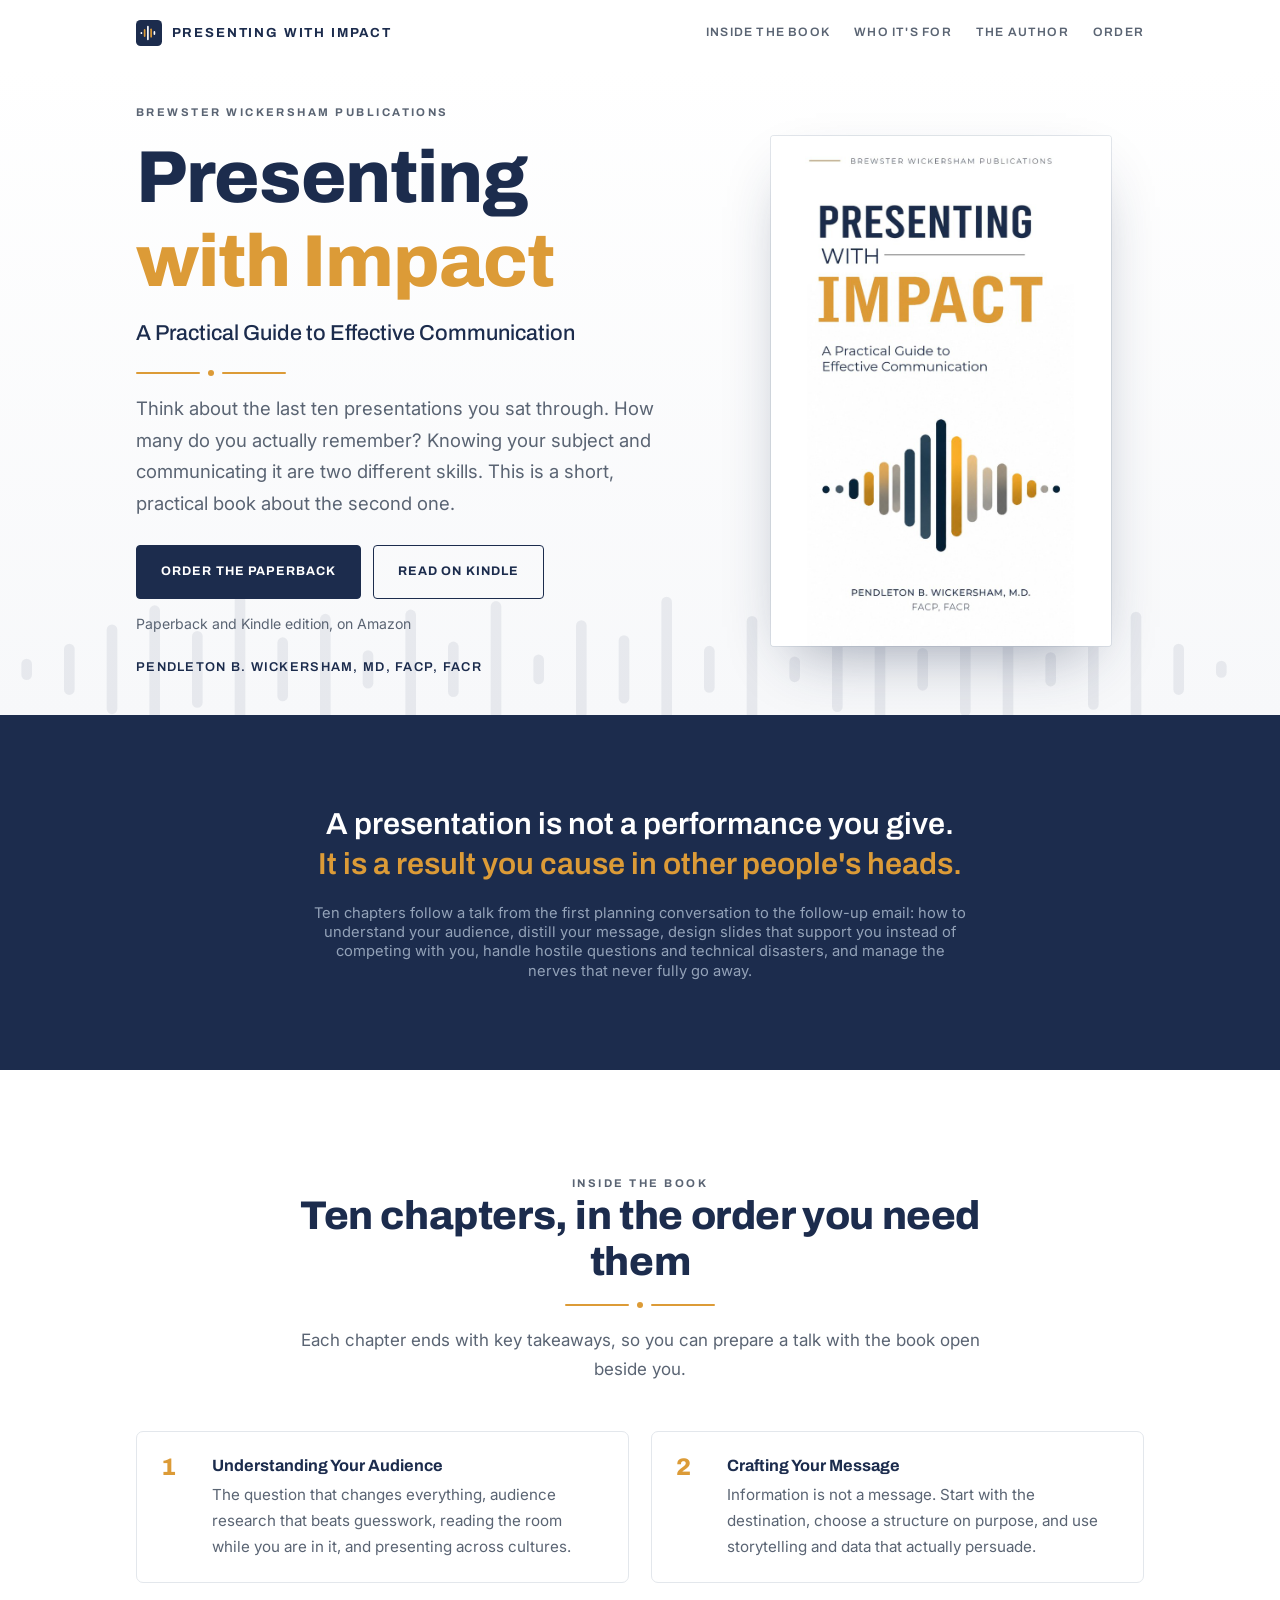
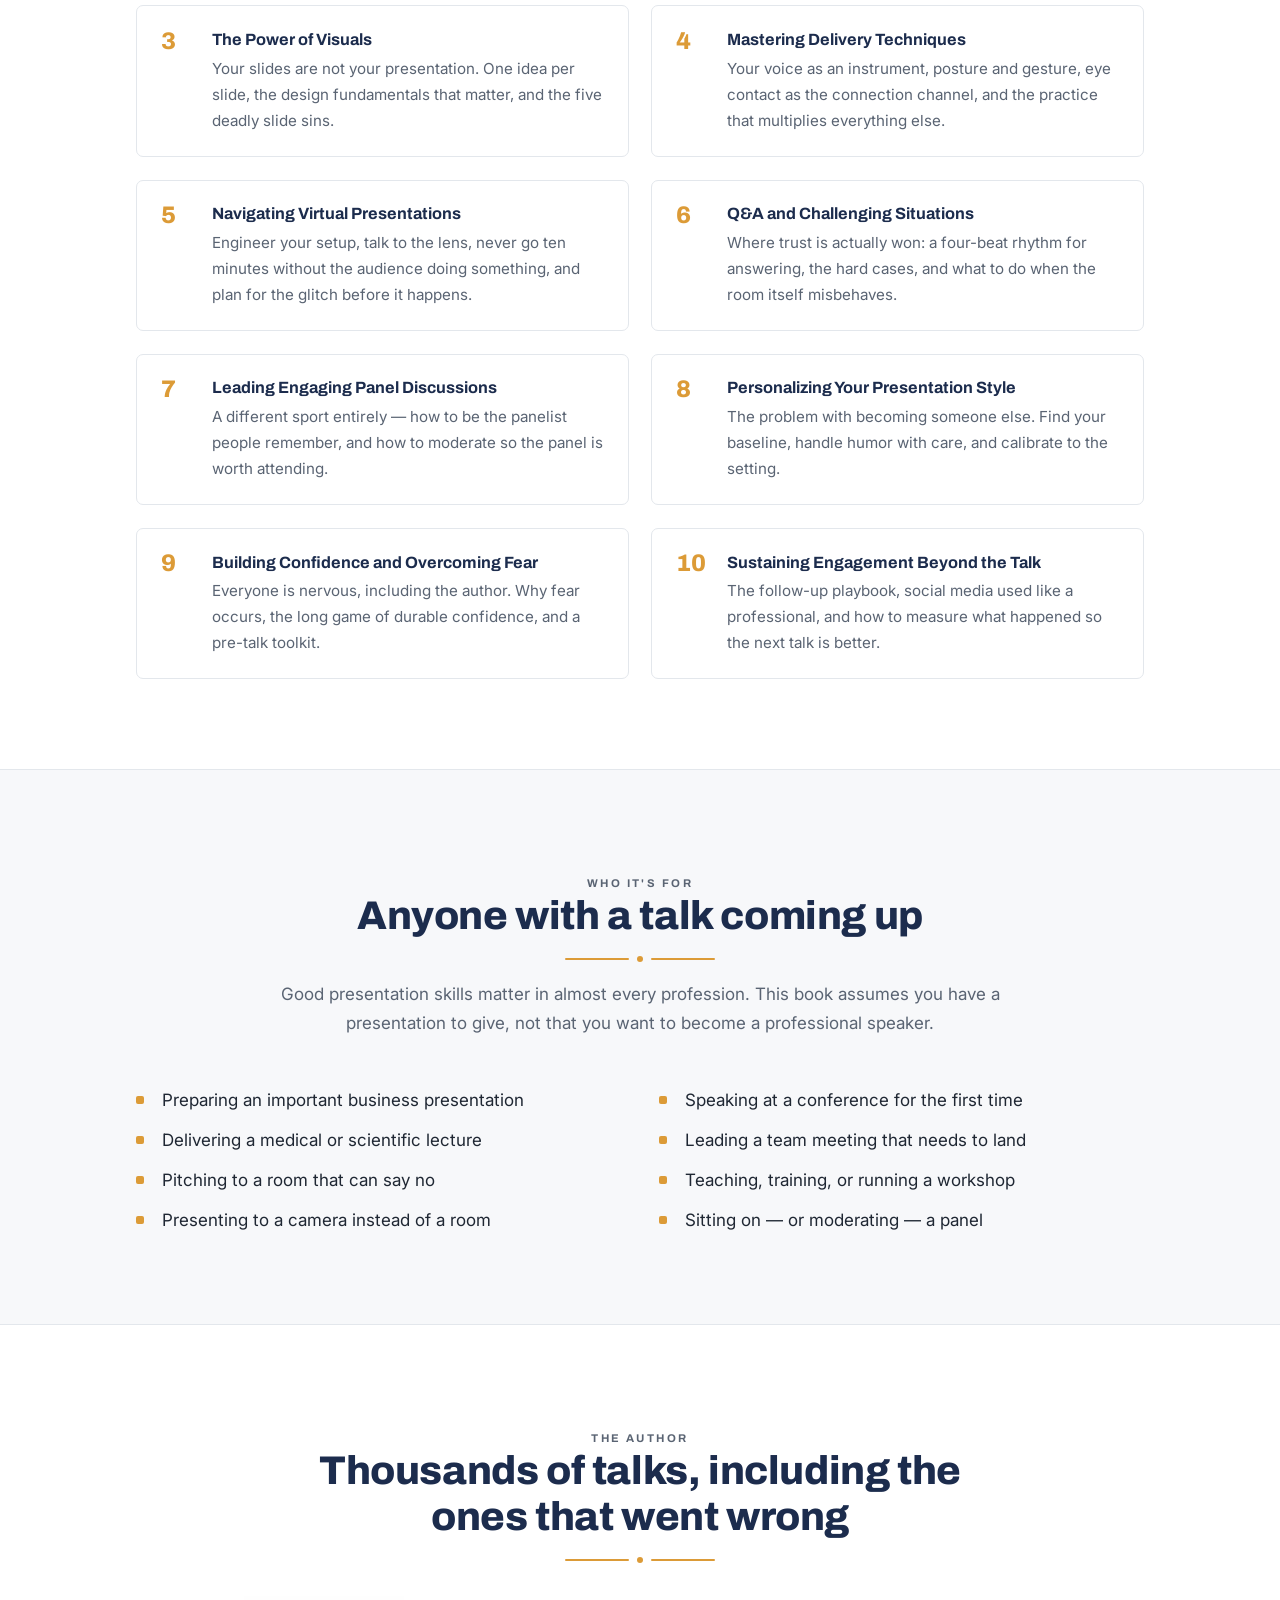
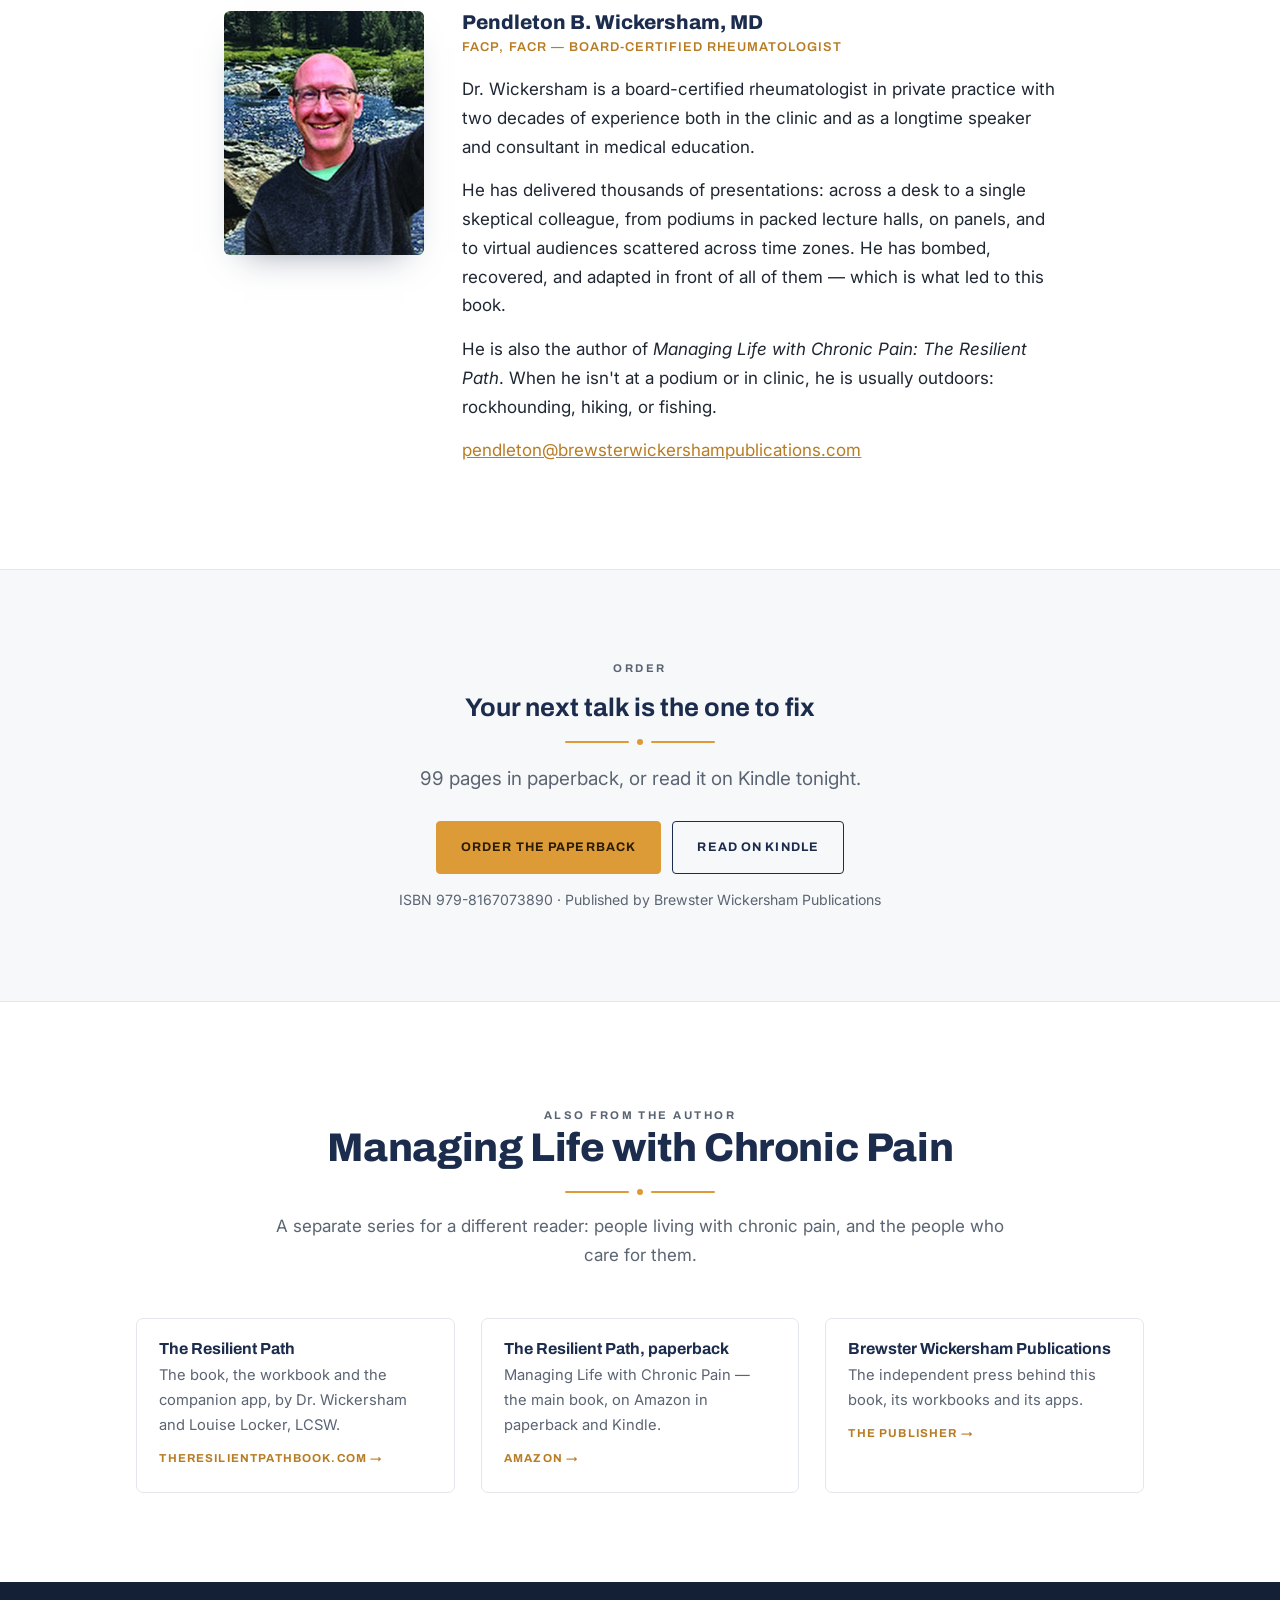
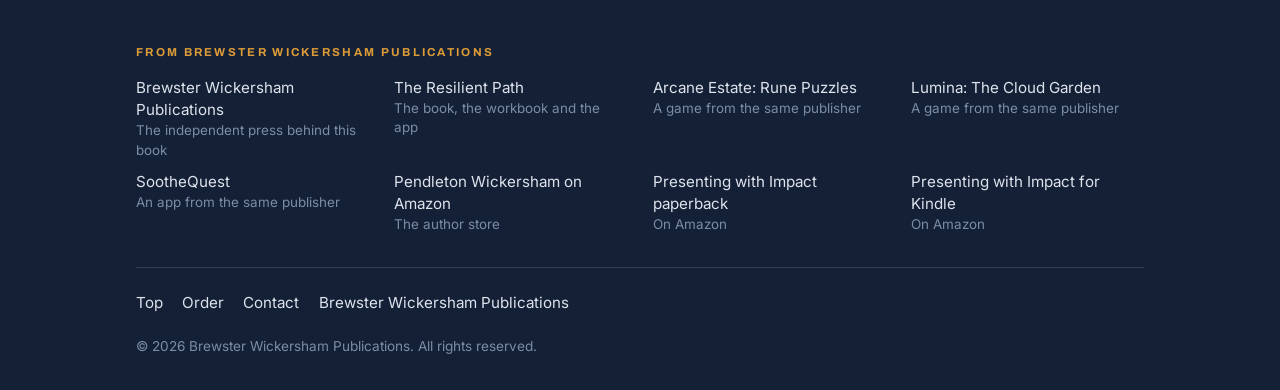
==== index.html @ 5b6ef134 "Build the Presenting with Impact book site Static GitHub Pages site for presentingwithimpact.com: he" ====
<!DOCTYPE html>
<html lang="en">
<head>
<meta charset="utf-8">
<meta name="viewport" content="width=device-width, initial-scale=1">
<title>Presenting with Impact — A Practical Guide to Effective Communication | Pendleton B. Wickersham, MD</title>
<meta name="description" content="Think about the last ten presentations you sat through. How many do you actually remember? Presenting with Impact is a practical guide to public speaking, slides, delivery, virtual talks, Q&amp;A and stage nerves, by Pendleton B. Wickersham, MD, FACP, FACR.">
<meta name="author" content="Pendleton B. Wickersham, MD">
<meta name="keywords" content="presentation skills, public speaking book, how to give a presentation, slide design, virtual presentations, Q and A, panel discussions, speaking anxiety, Pendleton Wickersham, Presenting with Impact">
<meta name="robots" content="index, follow">
<link rel="canonical" href="https://presentingwithimpact.com/">

<meta property="og:type" content="book">
<meta property="og:site_name" content="Presenting with Impact">
<meta property="og:title" content="Presenting with Impact — A Practical Guide to Effective Communication">
<meta property="og:description" content="Think about the last ten presentations you sat through. How many do you actually remember? A practical guide to giving talks people remember.">
<meta property="og:url" content="https://presentingwithimpact.com/">
<meta property="og:image" content="https://presentingwithimpact.com/images/og-image.jpg">
<meta property="og:image:secure_url" content="https://presentingwithimpact.com/images/og-image.jpg">
<meta property="og:image:type" content="image/jpeg">
<meta property="og:image:width" content="1200">
<meta property="og:image:height" content="630">
<meta property="og:image:alt" content="Presenting with Impact: A Practical Guide to Effective Communication, by Pendleton B. Wickersham, MD">
<meta name="twitter:card" content="summary_large_image">
<meta name="twitter:title" content="Presenting with Impact — A Practical Guide to Effective Communication">
<meta name="twitter:description" content="A practical guide to giving talks people actually remember, by Pendleton B. Wickersham, MD, FACP, FACR.">
<meta name="twitter:image" content="https://presentingwithimpact.com/images/og-image.jpg">

<link rel="icon" href="images/favicon.png" sizes="64x64">
<link rel="icon" href="images/icon.png" sizes="512x512">
<link rel="apple-touch-icon" href="images/apple-touch-icon.png">
<link rel="preconnect" href="https://fonts.googleapis.com">
<link rel="preconnect" href="https://fonts.gstatic.com" crossorigin>
<link href="https://fonts.googleapis.com/css2?family=Archivo:wght@500;600;700;800&family=Inter:wght@400;500;600&display=swap" rel="stylesheet">
<link rel="stylesheet" href="site.css">

<!-- Structured data: the book, its two editions, the author and the publisher.
     Keep the ISBN, page counts and Amazon URLs in step with the listings. -->
<script type="application/ld+json">
{
  "@context": "https://schema.org",
  "@graph": [
    {
      "@type": "WebSite",
      "@id": "https://presentingwithimpact.com/#website",
      "url": "https://presentingwithimpact.com/",
      "name": "Presenting with Impact",
      "inLanguage": "en-US",
      "publisher": { "@id": "https://brewsterwickershampublications.com/#organization" }
    },
    {
      "@type": "Organization",
      "@id": "https://brewsterwickershampublications.com/#organization",
      "name": "Brewster Wickersham Publications",
      "url": "https://brewsterwickershampublications.com/",
      "logo": "https://brewsterwickershampublications.com/logo.jpg",
      "email": "info@brewsterwickershampublications.com"
    },
    {
      "@type": "Person",
      "@id": "https://theresilientpathbook.com/#pendleton-wickersham",
      "name": "Pendleton B. Wickersham",
      "honorificSuffix": "MD, FACP, FACR",
      "jobTitle": "Board-certified rheumatologist",
      "description": "Board-certified rheumatologist in private practice, longtime speaker and consultant in medical education, and author of Presenting with Impact and Managing Life with Chronic Pain: The Resilient Path.",
      "email": "pendleton@brewsterwickershampublications.com",
      "url": "https://presentingwithimpact.com/#author",
      "sameAs": [
        "https://www.amazon.com/stores/author/B004TYIEZQ",
        "https://theresilientpathbook.com/"
      ]
    },
    {
      "@type": "Book",
      "@id": "https://presentingwithimpact.com/#book",
      "name": "Presenting with Impact: A Practical Guide to Effective Communication",
      "alternateName": "Presenting with Impact",
      "description": "A practical guide to improving your public speaking, building confidence and delivering presentations that connect: understanding your audience, crafting a message, slide design, delivery, virtual presentations, Q&A, panels, personal style, speaking anxiety and follow-up.",
      "url": "https://presentingwithimpact.com/",
      "image": "https://presentingwithimpact.com/images/cover.jpg",
      "author": { "@id": "https://theresilientpathbook.com/#pendleton-wickersham" },
      "publisher": { "@id": "https://brewsterwickershampublications.com/#organization" },
      "inLanguage": "en",
      "datePublished": "2026-11-01",
      "genre": "Business & Money / Skills / Communications",
      "about": ["Public speaking", "Presentation skills", "Business communication", "Slide design", "Virtual presentations"],
      "workExample": [
        {
          "@type": "Book",
          "@id": "https://presentingwithimpact.com/#paperback",
          "bookFormat": "https://schema.org/Paperback",
          "isbn": "9798167073890",
          "numberOfPages": 99,
          "datePublished": "2026-11-01",
          "inLanguage": "en",
          "url": "https://www.amazon.com/dp/B0HQ2JQ6SQ"
        },
        {
          "@type": "Book",
          "@id": "https://presentingwithimpact.com/#kindle",
          "bookFormat": "https://schema.org/EBook",
          "numberOfPages": 107,
          "datePublished": "2026-11-01",
          "inLanguage": "en",
          "url": "https://www.amazon.com/dp/B0HQ1P6CZH",
          "identifier": { "@type": "PropertyValue", "propertyID": "ASIN", "value": "B0HQ1P6CZH" }
        }
      ]
    }
  ]
}
</script>
</head>
<body>
<a class="skip" href="#main">Skip to content</a>

<!-- ==================== nav ==================== -->
<header class="nav" id="nav">
  <div class="wrap nav__in">
    <a class="brand" href="#top">
      <svg viewBox="0 0 40 40" aria-hidden="true">
        <rect width="40" height="40" rx="7" fill="#1C2C4D"/>
        <g fill="#fff">
          <rect x="7"  y="18.5" width="2.6" height="3"   rx="1.3"/>
          <rect x="12" y="14"   width="2.6" height="12"  rx="1.3" fill="#DC9B37"/>
          <rect x="17" y="9"    width="2.6" height="22"  rx="1.3"/>
          <rect x="22" y="13"   width="2.6" height="14"  rx="1.3" fill="#DC9B37"/>
          <rect x="27" y="17"   width="2.6" height="6"   rx="1.3"/>
        </g>
      </svg>
      <b>Presenting with Impact</b>
    </a>
    <button class="nav__toggle" aria-label="Menu" aria-expanded="false" aria-controls="navlinks">
      <span></span><span></span><span></span>
    </button>
    <nav class="nav__links" id="navlinks">
      <a href="#inside">Inside the book</a>
      <a href="#who">Who it's for</a>
      <a href="#author">The author</a>
      <a href="#order">Order</a>
    </nav>
  </div>
</header>

<main id="main">

<!-- ==================== hero ==================== -->
<section class="hero" id="top">
  <svg class="hero__wave" viewBox="0 0 1200 160" preserveAspectRatio="none" aria-hidden="true">
    <g fill="#1C2C4D">
      <rect x="20"   y="70" width="10" height="20"  rx="5"/><rect x="60"   y="56" width="10" height="48"  rx="5"/>
      <rect x="100"  y="38" width="10" height="84"  rx="5"/><rect x="140"  y="20" width="10" height="120" rx="5"/>
      <rect x="180"  y="44" width="10" height="72"  rx="5"/><rect x="220"  y="10" width="10" height="140" rx="5"/>
      <rect x="260"  y="50" width="10" height="60"  rx="5"/><rect x="300"  y="28" width="10" height="104" rx="5"/>
      <rect x="340"  y="62" width="10" height="36"  rx="5"/><rect x="380"  y="24" width="10" height="112" rx="5"/>
      <rect x="420"  y="54" width="10" height="52"  rx="5"/><rect x="460"  y="16" width="10" height="128" rx="5"/>
      <rect x="500"  y="66" width="10" height="28"  rx="5"/><rect x="540"  y="34" width="10" height="92"  rx="5"/>
      <rect x="580"  y="48" width="10" height="64"  rx="5"/><rect x="620"  y="12" width="10" height="136" rx="5"/>
      <rect x="660"  y="58" width="10" height="44"  rx="5"/><rect x="700"  y="30" width="10" height="100" rx="5"/>
      <rect x="740"  y="68" width="10" height="24"  rx="5"/><rect x="780"  y="40" width="10" height="80"  rx="5"/>
      <rect x="820"  y="22" width="10" height="116" rx="5"/><rect x="860"  y="60" width="10" height="40"  rx="5"/>
      <rect x="900"  y="36" width="10" height="88"  rx="5"/><rect x="940"  y="18" width="10" height="124" rx="5"/>
      <rect x="980"  y="64" width="10" height="32"  rx="5"/><rect x="1020" y="42" width="10" height="76"  rx="5"/>
      <rect x="1060" y="26" width="10" height="108" rx="5"/><rect x="1100" y="56" width="10" height="48"  rx="5"/>
      <rect x="1140" y="72" width="10" height="16"  rx="5"/>
    </g>
  </svg>
  <div class="wrap hero__in">
    <div>
      <p class="eyebrow">Brewster Wickersham Publications</p>
      <h1>Presenting<em>with Impact</em></h1>
      <p class="hero__sub">A Practical Guide to Effective Communication</p>
      <div class="rule" style="justify-content:flex-start"><i></i></div>
      <p class="hero__lede">
        Think about the last ten presentations you sat through. How many do you actually remember?
        Knowing your subject and communicating it are two different skills. This is a short, practical
        book about the second one.
      </p>
      <div class="btns">
        <a class="btn" href="https://www.amazon.com/dp/B0HQ2JQ6SQ" target="_blank" rel="noopener">Order the paperback</a>
        <a class="btn btn--ghost" href="https://www.amazon.com/dp/B0HQ1P6CZH" target="_blank" rel="noopener">Read on Kindle</a>
      </div>
      <p class="fmt-note">Paperback and Kindle edition, on Amazon</p>
      <p class="hero__by">Pendleton B. Wickersham, MD, FACP, FACR</p>
    </div>
    <div class="hero__art">
      <img src="images/cover.jpg" width="800" height="1200" fetchpriority="high"
           alt="Presenting with Impact: A Practical Guide to Effective Communication — book cover">
    </div>
  </div>
</section>

<!-- ==================== premise ==================== -->
<section class="sec sec--navy">
  <div class="wrap quote">
    <p>A presentation is not a performance you give.<span>It is a result you cause in other people's heads.</span></p>
    <p class="src">
      Ten chapters follow a talk from the first planning conversation to the follow-up email: how to
      understand your audience, distill your message, design slides that support you instead of
      competing with you, handle hostile questions and technical disasters, and manage the nerves
      that never fully go away.
    </p>
  </div>
</section>

<!-- ==================== inside the book ==================== -->
<section class="sec" id="inside">
  <div class="wrap">
    <div class="sec__head">
      <p class="eyebrow">Inside the book</p>
      <h2>Ten chapters, in the order you need them</h2>
      <div class="rule"><i></i></div>
      <p>Each chapter ends with key takeaways, so you can prepare a talk with the book open beside you.</p>
    </div>
    <div class="chapters">
      <article class="chapter"><b>1</b><div>
        <h3>Understanding Your Audience</h3>
        <p>The question that changes everything, audience research that beats guesswork, reading the room while you are in it, and presenting across cultures.</p>
      </div></article>
      <article class="chapter"><b>2</b><div>
        <h3>Crafting Your Message</h3>
        <p>Information is not a message. Start with the destination, choose a structure on purpose, and use storytelling and data that actually persuade.</p>
      </div></article>
      <article class="chapter"><b>3</b><div>
        <h3>The Power of Visuals</h3>
        <p>Your slides are not your presentation. One idea per slide, the design fundamentals that matter, and the five deadly slide sins.</p>
      </div></article>
      <article class="chapter"><b>4</b><div>
        <h3>Mastering Delivery Techniques</h3>
        <p>Your voice as an instrument, posture and gesture, eye contact as the connection channel, and the practice that multiplies everything else.</p>
      </div></article>
      <article class="chapter"><b>5</b><div>
        <h3>Navigating Virtual Presentations</h3>
        <p>Engineer your setup, talk to the lens, never go ten minutes without the audience doing something, and plan for the glitch before it happens.</p>
      </div></article>
      <article class="chapter"><b>6</b><div>
        <h3>Q&amp;A and Challenging Situations</h3>
        <p>Where trust is actually won: a four-beat rhythm for answering, the hard cases, and what to do when the room itself misbehaves.</p>
      </div></article>
      <article class="chapter"><b>7</b><div>
        <h3>Leading Engaging Panel Discussions</h3>
        <p>A different sport entirely — how to be the panelist people remember, and how to moderate so the panel is worth attending.</p>
      </div></article>
      <article class="chapter"><b>8</b><div>
        <h3>Personalizing Your Presentation Style</h3>
        <p>The problem with becoming someone else. Find your baseline, handle humor with care, and calibrate to the setting.</p>
      </div></article>
      <article class="chapter"><b>9</b><div>
        <h3>Building Confidence and Overcoming Fear</h3>
        <p>Everyone is nervous, including the author. Why fear occurs, the long game of durable confidence, and a pre-talk toolkit.</p>
      </div></article>
      <article class="chapter"><b>10</b><div>
        <h3>Sustaining Engagement Beyond the Talk</h3>
        <p>The follow-up playbook, social media used like a professional, and how to measure what happened so the next talk is better.</p>
      </div></article>
    </div>
  </div>
</section>

<!-- ==================== who it's for ==================== -->
<section class="sec sec--tint" id="who">
  <div class="wrap">
    <div class="sec__head">
      <p class="eyebrow">Who it's for</p>
      <h2>Anyone with a talk coming up</h2>
      <div class="rule"><i></i></div>
      <p>Good presentation skills matter in almost every profession. This book assumes you have a
         presentation to give, not that you want to become a professional speaker.</p>
    </div>
    <ul class="ticks two-col">
      <li>Preparing an important business presentation</li>
      <li>Speaking at a conference for the first time</li>
      <li>Delivering a medical or scientific lecture</li>
      <li>Leading a team meeting that needs to land</li>
      <li>Pitching to a room that can say no</li>
      <li>Teaching, training, or running a workshop</li>
      <li>Presenting to a camera instead of a room</li>
      <li>Sitting on — or moderating — a panel</li>
    </ul>
  </div>
</section>

<!-- ==================== author ==================== -->
<section class="sec" id="author">
  <div class="wrap">
    <div class="sec__head">
      <p class="eyebrow">The author</p>
      <h2>Thousands of talks, including the ones that went wrong</h2>
      <div class="rule"><i></i></div>
    </div>
    <div class="author">
      <img src="images/author-wickersham.jpg" width="400" height="500"
           alt="Pendleton B. Wickersham, MD" onerror="this.style.display='none'">
      <div>
        <h3>Pendleton B. Wickersham, MD</h3>
        <p class="creds">FACP, FACR — Board-certified rheumatologist</p>
        <p>
          Dr. Wickersham is a board-certified rheumatologist in private practice with two decades of
          experience both in the clinic and as a longtime speaker and consultant in medical education.
        </p>
        <p>
          He has delivered thousands of presentations: across a desk to a single skeptical colleague,
          from podiums in packed lecture halls, on panels, and to virtual audiences scattered across
          time zones. He has bombed, recovered, and adapted in front of all of them — which is what
          led to this book.
        </p>
        <p>
          He is also the author of <em>Managing Life with Chronic Pain: The Resilient Path</em>. When he
          isn't at a podium or in clinic, he is usually outdoors: rockhounding, hiking, or fishing.
        </p>
        <p><a href="mailto:pendleton@brewsterwickershampublications.com">pendleton@brewsterwickershampublications.com</a></p>
      </div>
    </div>
  </div>
</section>

<!-- ==================== order ==================== -->
<section class="sec sec--tint order" id="order">
  <div class="wrap">
    <p class="eyebrow">Order</p>
    <h2>Your next talk is the one to fix</h2>
    <div class="rule"><i></i></div>
    <p class="lede" style="max-width:36rem;margin:1rem auto 0">
      99 pages in paperback, or read it on Kindle tonight.
    </p>
    <div class="btns">
      <a class="btn btn--amber" href="https://www.amazon.com/dp/B0HQ2JQ6SQ" target="_blank" rel="noopener">Order the paperback</a>
      <a class="btn btn--ghost" href="https://www.amazon.com/dp/B0HQ1P6CZH" target="_blank" rel="noopener">Read on Kindle</a>
    </div>
    <p class="fmt-note">ISBN 979-8167073890 · Published by Brewster Wickersham Publications</p>
  </div>
</section>

<!-- ==================== also from the publisher ==================== -->
<section class="sec">
  <div class="wrap">
    <div class="sec__head">
      <p class="eyebrow">Also from the author</p>
      <h2>Managing Life with Chronic Pain</h2>
      <div class="rule"><i></i></div>
      <p>A separate series for a different reader: people living with chronic pain, and the people
         who care for them.</p>
    </div>
    <div class="also">
      <a href="https://theresilientpathbook.com/" target="_blank" rel="noopener">
        <h3>The Resilient Path</h3>
        <p>The book, the workbook and the companion app, by Dr. Wickersham and Louise Locker, LCSW.</p>
        <span>theresilientpathbook.com →</span>
      </a>
      <a href="https://www.amazon.com/dp/B0HJ1NMXLL" target="_blank" rel="noopener">
        <h3>The Resilient Path, paperback</h3>
        <p>Managing Life with Chronic Pain — the main book, on Amazon in paperback and Kindle.</p>
        <span>Amazon →</span>
      </a>
      <a href="https://brewsterwickershampublications.com/" target="_blank" rel="noopener">
        <h3>Brewster Wickersham Publications</h3>
        <p>The independent press behind this book, its workbooks and its apps.</p>
        <span>The publisher →</span>
      </a>
    </div>
  </div>
</section>

</main>

<!-- ==================== footer ==================== -->
<footer>
  <div class="wrap">
    <div class="network">
      <h2>From Brewster Wickersham Publications</h2>
      <ul>
        <li><a href="https://brewsterwickershampublications.com/" target="_blank" rel="noopener">Brewster Wickersham Publications</a><span>The independent press behind this book</span></li>
        <li><a href="https://theresilientpathbook.com/" target="_blank" rel="noopener">The Resilient Path</a><span>The book, the workbook and the app</span></li>
        <li><a href="https://www.arcaneestategame.com/" target="_blank" rel="noopener">Arcane Estate: Rune Puzzles</a><span>A game from the same publisher</span></li>
        <li><a href="https://www.luminacloudgarden.com/" target="_blank" rel="noopener">Lumina: The Cloud Garden</a><span>A game from the same publisher</span></li>
        <li><a href="https://www.soothequest.com/" target="_blank" rel="noopener">SootheQuest</a><span>An app from the same publisher</span></li>
        <li><a href="https://www.amazon.com/stores/author/B004TYIEZQ" target="_blank" rel="noopener">Pendleton Wickersham on Amazon</a><span>The author store</span></li>
        <li><a href="https://www.amazon.com/dp/B0HQ2JQ6SQ" target="_blank" rel="noopener">Presenting with Impact paperback</a><span>On Amazon</span></li>
        <li><a href="https://www.amazon.com/dp/B0HQ1P6CZH" target="_blank" rel="noopener">Presenting with Impact for Kindle</a><span>On Amazon</span></li>
      </ul>
    </div>
    <nav aria-label="Footer">
      <a href="#top">Top</a>
      <a href="#order">Order</a>
      <a href="mailto:info@brewsterwickershampublications.com">Contact</a>
      <a href="https://brewsterwickershampublications.com/" target="_blank" rel="noopener">Brewster Wickersham Publications</a>
    </nav>
    <p class="copyright">© <span id="yr">2026</span> Brewster Wickersham Publications. All rights reserved.</p>
  </div>
</footer>

<script>
(function () {
  var nav = document.getElementById('nav');
  var onScroll = function () { nav.classList.toggle('is-stuck', window.scrollY > 8); };
  onScroll();
  window.addEventListener('scroll', onScroll, { passive: true });

  var toggle = document.querySelector('.nav__toggle');
  var links = document.getElementById('navlinks');
  toggle.addEventListener('click', function () {
    var open = links.classList.toggle('open');
    toggle.setAttribute('aria-expanded', open ? 'true' : 'false');
  });
  links.addEventListener('click', function (e) {
    if (e.target.tagName === 'A') {
      links.classList.remove('open');
      toggle.setAttribute('aria-expanded', 'false');
    }
  });

  document.getElementById('yr').textContent = new Date().getFullYear();
})();
</script>
</body>
</html>
---- site.css ----
/* ============================================================
   Presenting with Impact — shared styles.
   Palette sampled from the printed cover: navy #1C2C4D,
   amber #DC9B37, white. The waveform is the cover's motif.
   ============================================================ */
:root{
  --navy:#1C2C4D;
  --navy-deep:#142036;
  --amber:#DC9B37;
  --amber-dark:#B87D24;
  --ink:#1F2733;
  --ink-soft:#5A6473;
  --rule:#E3E7EC;
  --paper:#FFFFFF;
  --paper-warm:#F7F8FA;
  --display:'Archivo',system-ui,-apple-system,"Segoe UI",sans-serif;
  --body:'Inter',system-ui,-apple-system,"Segoe UI",sans-serif;
  --wrap:1120px;
  --gut:clamp(20px,5vw,56px);
}
*{box-sizing:border-box}
html{scroll-behavior:smooth}
@media (prefers-reduced-motion:reduce){
  html{scroll-behavior:auto}
  *,*::before,*::after{animation-duration:.01ms!important;animation-iteration-count:1!important;transition-duration:.01ms!important}
}
body{
  margin:0;background:var(--paper);color:var(--ink);
  font-family:var(--body);font-size:1.0625rem;line-height:1.7;
  -webkit-font-smoothing:antialiased;
}
img{max-width:100%;display:block;height:auto}
a{color:var(--amber-dark)}
.wrap{max-width:var(--wrap);margin:0 auto;padding-inline:var(--gut)}
.skip{position:absolute;left:-9999px;top:0;background:var(--navy);color:#fff;padding:10px 16px;z-index:100}
.skip:focus{left:0}
:focus-visible{outline:2px solid var(--amber);outline-offset:3px}

/* ---------- type ---------- */
h1,h2,h3,h4{font-family:var(--display);color:var(--navy);margin:0;line-height:1.14}
.eyebrow{
  font-family:var(--display);font-size:.7rem;font-weight:700;letter-spacing:.22em;
  text-transform:uppercase;color:var(--ink-soft);margin:0 0 .9rem;
}
.lede{font-size:1.18rem;color:var(--ink-soft)}

/* ---------- header ---------- */
.nav{position:sticky;top:0;z-index:60;background:rgba(255,255,255,.92);backdrop-filter:blur(10px);
     border-bottom:1px solid transparent;transition:border-color .3s,box-shadow .3s}
.nav.is-stuck{border-bottom-color:var(--rule);box-shadow:0 6px 22px rgba(28,44,77,.06)}
.nav__in{display:flex;align-items:center;gap:1.2rem;height:66px}
.brand{display:flex;align-items:center;gap:.6rem;text-decoration:none;margin-right:auto}
.brand svg{width:26px;height:26px;flex:0 0 26px}
.brand b{font-family:var(--display);font-size:.82rem;font-weight:700;letter-spacing:.14em;
         text-transform:uppercase;color:var(--navy)}
.nav__links{display:flex;gap:1.5rem;align-items:center}
.nav__links a{font-family:var(--display);font-size:.76rem;font-weight:600;letter-spacing:.1em;
  text-transform:uppercase;color:var(--ink-soft);text-decoration:none;padding:.3rem 0;
  border-bottom:1px solid transparent;transition:color .2s,border-color .2s}
.nav__links a:hover,.nav__links a:focus-visible{color:var(--navy);border-bottom-color:var(--amber)}
.nav__toggle{display:none;background:none;border:0;padding:.5rem;cursor:pointer}
.nav__toggle span{display:block;width:22px;height:2px;background:var(--navy);margin:4px 0}

/* ---------- buttons ---------- */
.btn{
  display:inline-flex;align-items:center;justify-content:center;gap:.5rem;
  font-family:var(--display);font-size:.78rem;font-weight:700;letter-spacing:.09em;
  text-transform:uppercase;text-decoration:none;padding:.95rem 1.5rem;border-radius:4px;
  background:var(--navy);color:#fff;border:1.5px solid var(--navy);cursor:pointer;
  transition:background .2s,color .2s,border-color .2s,transform .2s;
}
.btn:hover,.btn:focus-visible{background:var(--navy-deep);border-color:var(--navy-deep);transform:translateY(-2px)}
.btn--amber{background:var(--amber);border-color:var(--amber);color:#2A1B04}
.btn--amber:hover,.btn--amber:focus-visible{background:var(--amber-dark);border-color:var(--amber-dark);color:#fff}
.btn--ghost{background:transparent;color:var(--navy)}
.btn--ghost:hover,.btn--ghost:focus-visible{background:var(--navy);color:#fff}
.btns{display:flex;flex-wrap:wrap;gap:.7rem;margin-top:1.6rem}
.fmt-note{font-size:.88rem;color:var(--ink-soft);margin:.85rem 0 0}

/* ---------- hero ---------- */
.hero{position:relative;overflow:hidden;padding:clamp(2rem,4svh,3.4rem) 0 clamp(2rem,4svh,3.2rem);
      background:linear-gradient(180deg,#fff 0%,var(--paper-warm) 100%)}
.hero__wave{position:absolute;inset:auto 0 -40px 0;width:100%;opacity:.07;z-index:0;pointer-events:none}
.hero__in{position:relative;z-index:1;display:grid;grid-template-columns:1.15fr .85fr;
          gap:clamp(1.8rem,4vw,3.6rem);align-items:center}
.hero h1{font-size:clamp(2.4rem,min(6.4vw,9svh),4.6rem);font-weight:800;letter-spacing:-.015em}
.hero h1 em{display:block;font-style:normal;color:var(--amber)}
.hero__sub{font-family:var(--display);font-size:clamp(1.05rem,2.2vw,1.35rem);font-weight:500;
           color:var(--navy);margin:.7rem 0 0}
.hero__lede{font-size:clamp(1.02rem,2.6svh,1.16rem);margin:1.1rem 0 0;max-width:34rem;color:var(--ink-soft)}
.hero__by{font-family:var(--display);font-size:.8rem;font-weight:600;letter-spacing:.1em;
          text-transform:uppercase;color:var(--navy);margin:1.3rem 0 0}
.hero__art img{
  width:100%;max-width:min(340px,100%);margin-inline:auto;border-radius:3px;
  box-shadow:0 26px 60px -24px rgba(28,44,77,.45),0 0 0 1px var(--rule);
}

/* ---------- sections ---------- */
.sec{padding:clamp(3.2rem,7vw,5.6rem) 0}
.sec--tint{background:var(--paper-warm);border-block:1px solid var(--rule)}
.sec--navy{background:var(--navy);color:#DDE3EC}
.sec--navy h2,.sec--navy h3{color:#fff}
.sec--navy .eyebrow{color:#93A2B8}
.sec__head{max-width:46rem;margin:0 auto clamp(2rem,4vw,3rem);text-align:center}
.sec__head h2{font-size:clamp(1.7rem,3.6vw,2.5rem);font-weight:800;letter-spacing:-.01em}
.sec__head p{color:var(--ink-soft);margin:.9rem 0 0}
.sec--navy .sec__head p{color:#AEBACC}

/* the cover's line-and-dot divider */
.rule{display:flex;align-items:center;justify-content:center;gap:.5rem;margin:1.1rem 0}
.rule::before,.rule::after{content:"";height:2px;background:var(--amber);flex:0 0 clamp(28px,6vw,64px);border-radius:2px}
.rule i{width:6px;height:6px;border-radius:50%;background:var(--amber);display:block}

/* ---------- premise quote ---------- */
.quote{max-width:48rem;margin:0 auto;text-align:center}
.quote p{font-family:var(--display);font-size:clamp(1.3rem,3vw,1.9rem);font-weight:600;
         line-height:1.3;color:#fff;margin:0}
.quote span{display:block;color:var(--amber)}
.quote .src{font-family:var(--body);font-size:.92rem;font-weight:400;color:#93A2B8;margin-top:1.3rem}

/* ---------- chapter grid ---------- */
.chapters{display:grid;grid-template-columns:repeat(2,1fr);gap:clamp(.9rem,2vw,1.4rem)}
.chapter{background:#fff;border:1px solid var(--rule);border-radius:7px;padding:1.4rem 1.5rem;
         display:flex;gap:1rem;transition:transform .2s,box-shadow .2s,border-color .2s}
.sec--tint .chapter{background:#fff}
.chapter:hover{transform:translateY(-3px);box-shadow:0 18px 36px -24px rgba(28,44,77,.4);border-color:#CBD3DE}
.chapter b{font-family:var(--display);font-size:1.5rem;font-weight:800;color:var(--amber);
           line-height:1;min-width:2.2rem}
.chapter h3{font-size:1.02rem;font-weight:700;margin:.15rem 0 .4rem}
.chapter p{margin:0;font-size:.95rem;color:var(--ink-soft)}

/* ---------- bullet list ---------- */
.ticks{list-style:none;padding:0;margin:0;display:grid;gap:.7rem}
.ticks li{position:relative;padding-left:1.6rem}
.ticks li::before{content:"";position:absolute;left:0;top:.62em;width:8px;height:8px;border-radius:2px;background:var(--amber)}
.two-col{display:grid;grid-template-columns:repeat(2,1fr);gap:.7rem clamp(1.4rem,3vw,2.6rem)}

/* ---------- author ---------- */
.author{display:grid;grid-template-columns:200px 1fr;gap:clamp(1.4rem,3vw,2.6rem);align-items:start;
        max-width:52rem;margin:0 auto}
.author img{border-radius:6px;box-shadow:0 16px 34px -20px rgba(28,44,77,.5)}
.author h3{font-size:1.25rem;font-weight:800;margin-bottom:.2rem}
.author .creds{font-family:var(--display);font-size:.8rem;font-weight:600;letter-spacing:.08em;
               text-transform:uppercase;color:var(--amber-dark);margin:0 0 1rem}
.author p{margin:0 0 .9rem}

/* ---------- also from ---------- */
.also{display:grid;grid-template-columns:repeat(3,1fr);gap:clamp(1rem,2.2vw,1.6rem)}
.also a{display:block;text-decoration:none;color:inherit;background:#fff;border:1px solid var(--rule);
        border-radius:7px;padding:1.3rem 1.4rem;transition:transform .2s,box-shadow .2s,border-color .2s}
.also a:hover{transform:translateY(-3px);box-shadow:0 18px 36px -24px rgba(28,44,77,.4);border-color:#CBD3DE}
.also h3{font-size:1rem;font-weight:700;margin-bottom:.3rem}
.also p{margin:0;font-size:.92rem;color:var(--ink-soft)}
.also span{display:inline-block;margin-top:.7rem;font-family:var(--display);font-size:.72rem;
           font-weight:700;letter-spacing:.1em;text-transform:uppercase;color:var(--amber-dark)}

/* ---------- order ---------- */
.order{text-align:center}
.order .btns{justify-content:center}

/* ---------- footer ---------- */
footer{background:var(--navy-deep);color:#AEBACC;padding:clamp(2.6rem,5vw,4rem) 0 2rem;font-size:.95rem}
footer a{color:#DDE3EC;text-decoration:none}
footer a:hover,footer a:focus-visible{color:var(--amber)}
.network h2{font-family:var(--display);font-size:.72rem;font-weight:700;letter-spacing:.2em;
            text-transform:uppercase;color:var(--amber);margin:0 0 1.1rem}
.network ul{list-style:none;padding:0;margin:0 0 2rem;display:grid;
            grid-template-columns:repeat(auto-fit,minmax(230px,1fr));gap:.7rem 1.6rem}
.network li{line-height:1.45}
.network span{display:block;font-size:.84rem;color:#7D8CA3}
footer nav{display:flex;flex-wrap:wrap;gap:1.2rem;padding-top:1.4rem;border-top:1px solid rgba(174,186,204,.18)}
.copyright{margin:1.2rem 0 0;font-size:.85rem;color:#7D8CA3}

/* ---------- responsive ---------- */
@media (max-width:900px){
  .hero__in,.author,.also,.chapters,.two-col{grid-template-columns:1fr}
  .hero__art{order:1;max-width:210px;margin-inline:auto}
  .author img{max-width:180px}
  .nav__toggle{display:block}
  .nav__links{position:absolute;top:66px;left:0;right:0;background:#fff;flex-direction:column;
    align-items:flex-start;gap:0;padding:0 var(--gut);max-height:0;overflow:hidden;
    border-bottom:1px solid transparent;transition:max-height .3s ease,padding .3s ease}
  .nav__links.open{max-height:340px;padding:.5rem var(--gut) 1.2rem;border-bottom-color:var(--rule)}
  .nav__links a{width:100%;padding:.7rem 0;font-size:.84rem}
}
@media (max-width:560px){
  .btn{width:100%}
  .btns{flex-direction:column}
}
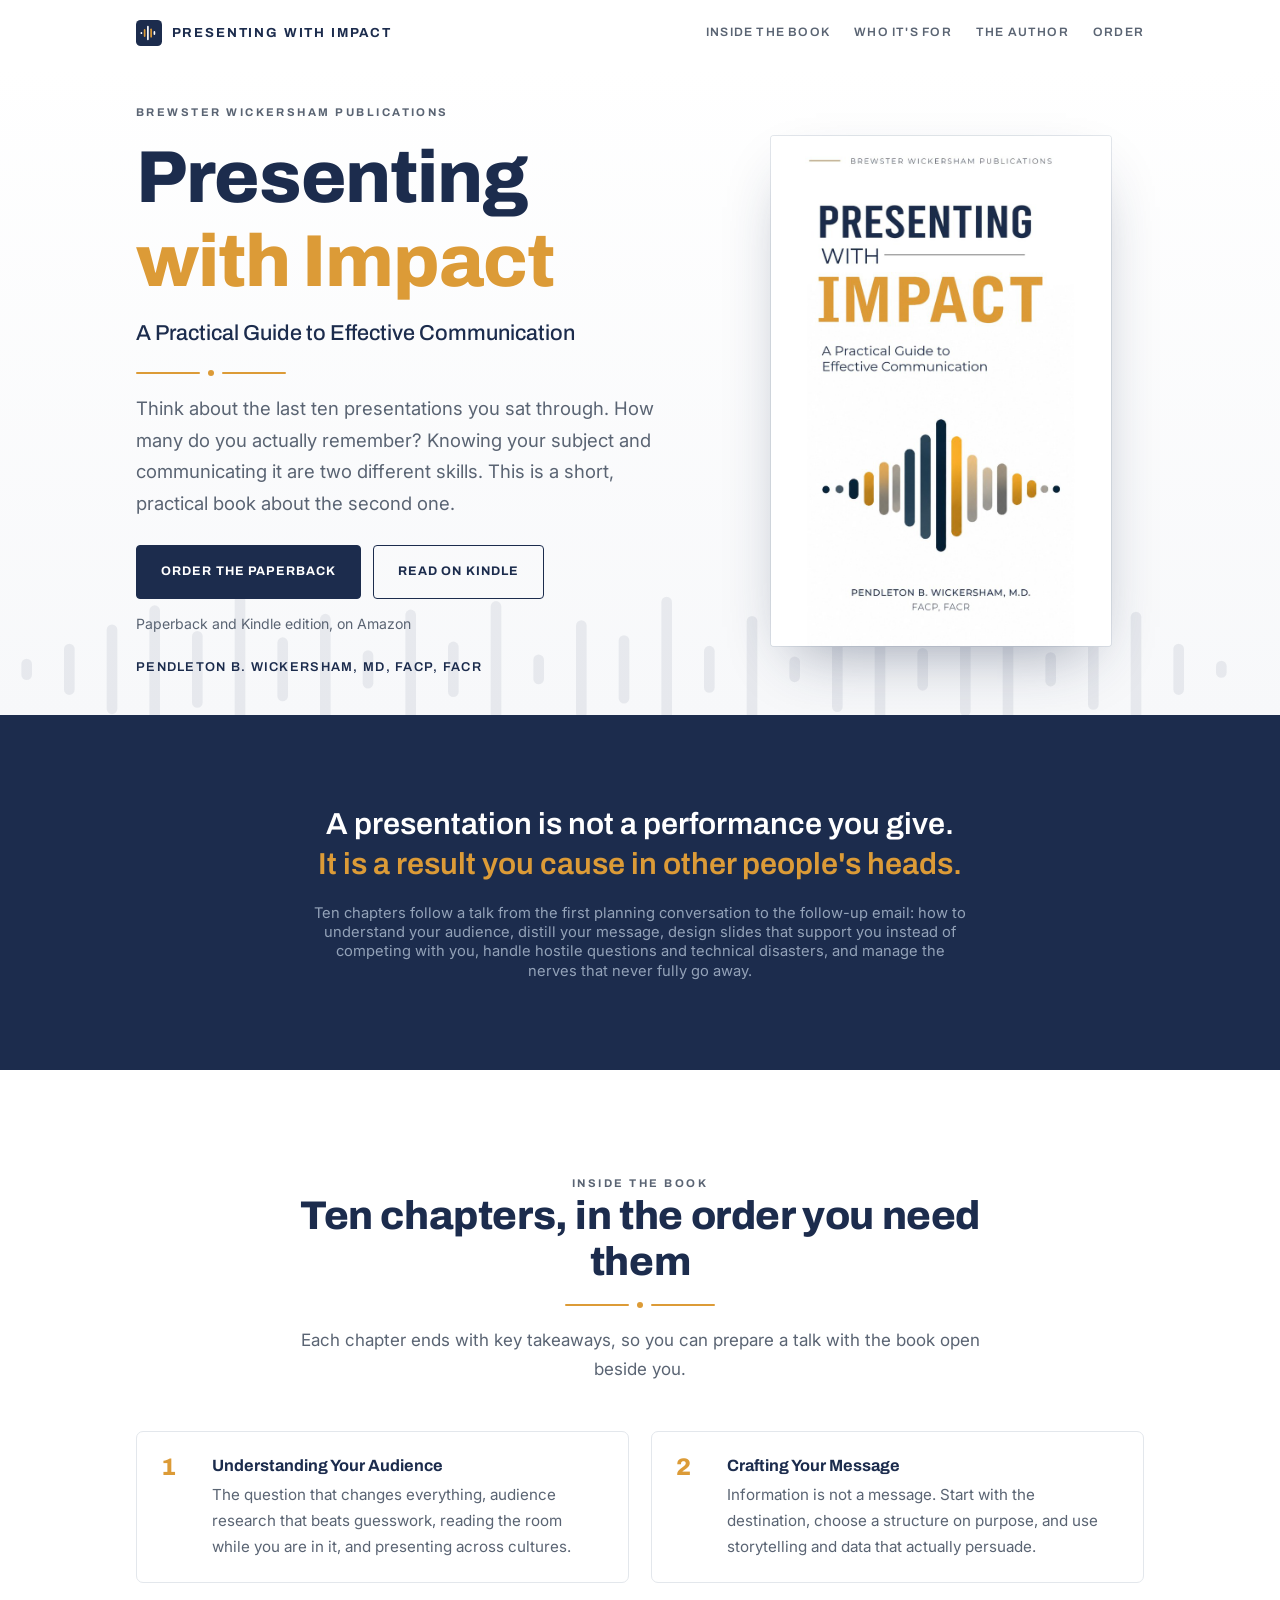
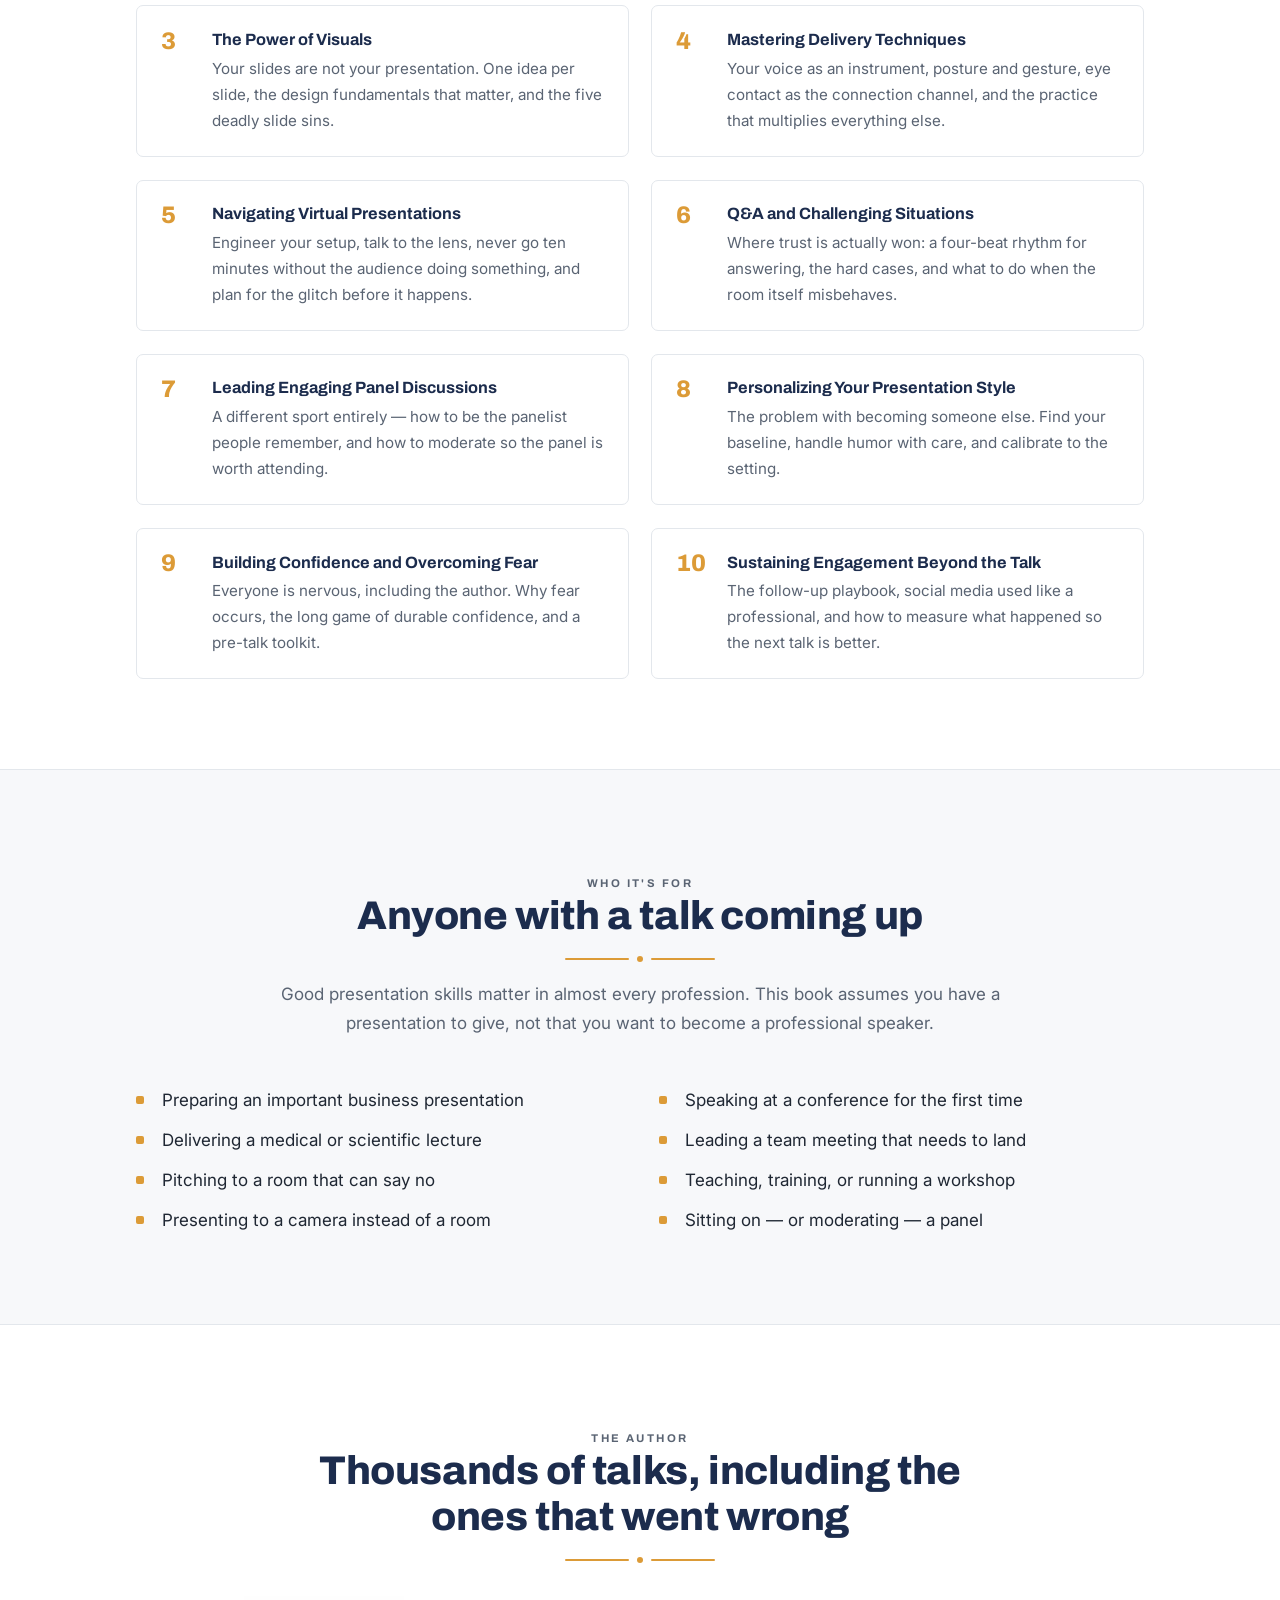
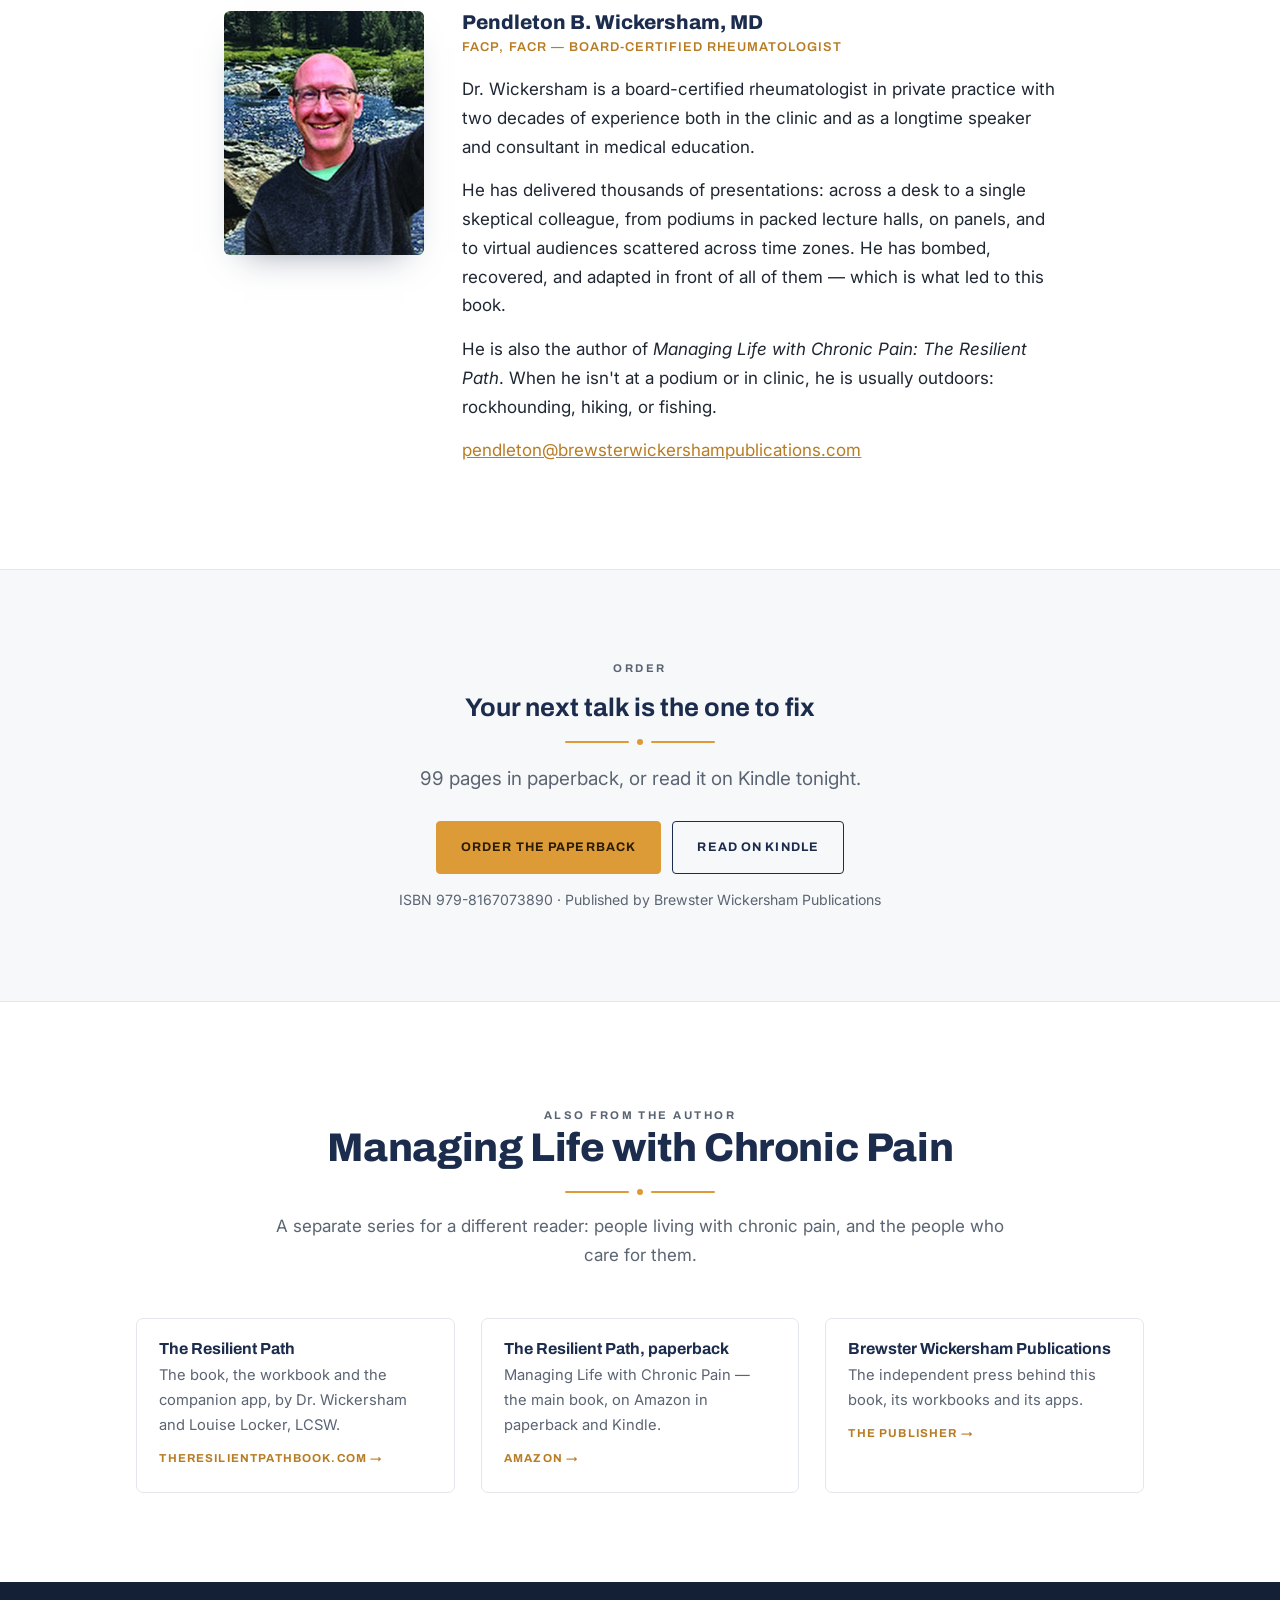
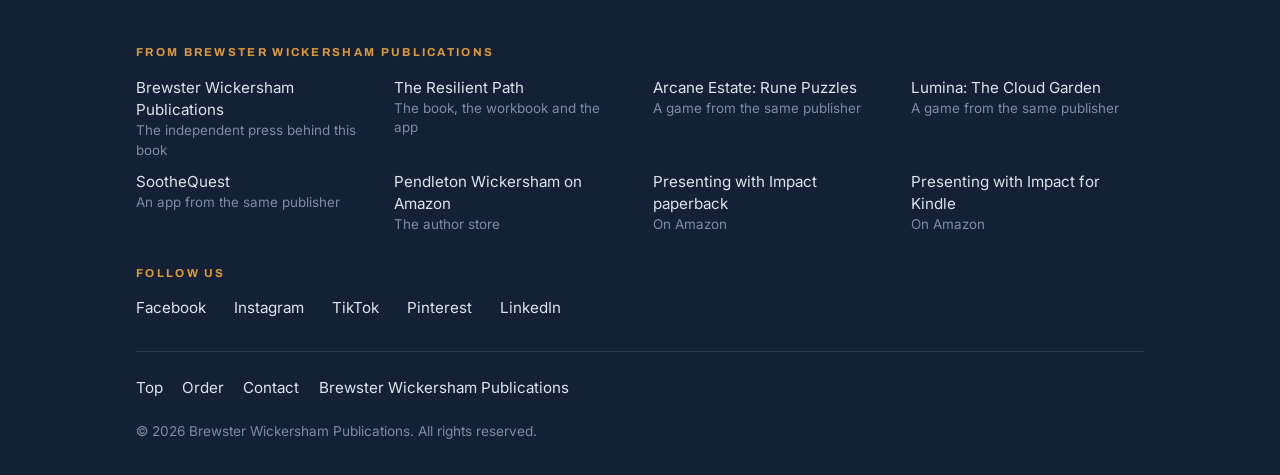
==== commit c7e9ca3d: "Add social links to the publisher footer The five Brewster Wickersham Publications profiles — Facebo" ====
--- a/index.html
+++ b/index.html
@@ -8,15 +8,15 @@
 <meta name="author" content="Pendleton B. Wickersham, MD">
 <meta name="keywords" content="presentation skills, public speaking book, how to give a presentation, slide design, virtual presentations, Q and A, panel discussions, speaking anxiety, Pendleton Wickersham, Presenting with Impact">
 <meta name="robots" content="index, follow">
-<link rel="canonical" href="https://presentingwithimpact.com/">
+<link rel="canonical" href="https://presentingwithimpactbook.com/">
 
 <meta property="og:type" content="book">
 <meta property="og:site_name" content="Presenting with Impact">
 <meta property="og:title" content="Presenting with Impact — A Practical Guide to Effective Communication">
 <meta property="og:description" content="Think about the last ten presentations you sat through. How many do you actually remember? A practical guide to giving talks people remember.">
-<meta property="og:url" content="https://presentingwithimpact.com/">
-<meta property="og:image" content="https://presentingwithimpact.com/images/og-image.jpg">
-<meta property="og:image:secure_url" content="https://presentingwithimpact.com/images/og-image.jpg">
+<meta property="og:url" content="https://presentingwithimpactbook.com/">
+<meta property="og:image" content="https://presentingwithimpactbook.com/images/og-image.jpg">
+<meta property="og:image:secure_url" content="https://presentingwithimpactbook.com/images/og-image.jpg">
 <meta property="og:image:type" content="image/jpeg">
 <meta property="og:image:width" content="1200">
 <meta property="og:image:height" content="630">
@@ -24,7 +24,7 @@
 <meta name="twitter:card" content="summary_large_image">
 <meta name="twitter:title" content="Presenting with Impact — A Practical Guide to Effective Communication">
 <meta name="twitter:description" content="A practical guide to giving talks people actually remember, by Pendleton B. Wickersham, MD, FACP, FACR.">
-<meta name="twitter:image" content="https://presentingwithimpact.com/images/og-image.jpg">
+<meta name="twitter:image" content="https://presentingwithimpactbook.com/images/og-image.jpg">
 
 <link rel="icon" href="images/favicon.png" sizes="64x64">
 <link rel="icon" href="images/icon.png" sizes="512x512">
@@ -42,8 +42,8 @@
   "@graph": [
     {
       "@type": "WebSite",
-      "@id": "https://presentingwithimpact.com/#website",
-      "url": "https://presentingwithimpact.com/",
+      "@id": "https://presentingwithimpactbook.com/#website",
+      "url": "https://presentingwithimpactbook.com/",
       "name": "Presenting with Impact",
       "inLanguage": "en-US",
       "publisher": { "@id": "https://brewsterwickershampublications.com/#organization" }
@@ -64,7 +64,7 @@
       "jobTitle": "Board-certified rheumatologist",
       "description": "Board-certified rheumatologist in private practice, longtime speaker and consultant in medical education, and author of Presenting with Impact and Managing Life with Chronic Pain: The Resilient Path.",
       "email": "pendleton@brewsterwickershampublications.com",
-      "url": "https://presentingwithimpact.com/#author",
+      "url": "https://presentingwithimpactbook.com/#author",
       "sameAs": [
         "https://www.amazon.com/stores/author/B004TYIEZQ",
         "https://theresilientpathbook.com/"
@@ -72,12 +72,12 @@
     },
     {
       "@type": "Book",
-      "@id": "https://presentingwithimpact.com/#book",
+      "@id": "https://presentingwithimpactbook.com/#book",
       "name": "Presenting with Impact: A Practical Guide to Effective Communication",
       "alternateName": "Presenting with Impact",
       "description": "A practical guide to improving your public speaking, building confidence and delivering presentations that connect: understanding your audience, crafting a message, slide design, delivery, virtual presentations, Q&A, panels, personal style, speaking anxiety and follow-up.",
-      "url": "https://presentingwithimpact.com/",
-      "image": "https://presentingwithimpact.com/images/cover.jpg",
+      "url": "https://presentingwithimpactbook.com/",
+      "image": "https://presentingwithimpactbook.com/images/cover.jpg",
       "author": { "@id": "https://theresilientpathbook.com/#pendleton-wickersham" },
       "publisher": { "@id": "https://brewsterwickershampublications.com/#organization" },
       "inLanguage": "en",
@@ -87,7 +87,7 @@
       "workExample": [
         {
           "@type": "Book",
-          "@id": "https://presentingwithimpact.com/#paperback",
+          "@id": "https://presentingwithimpactbook.com/#paperback",
           "bookFormat": "https://schema.org/Paperback",
           "isbn": "9798167073890",
           "numberOfPages": 99,
@@ -97,7 +97,7 @@
         },
         {
           "@type": "Book",
-          "@id": "https://presentingwithimpact.com/#kindle",
+          "@id": "https://presentingwithimpactbook.com/#kindle",
           "bookFormat": "https://schema.org/EBook",
           "numberOfPages": 107,
           "datePublished": "2026-11-01",
@@ -379,6 +379,16 @@
         <li><a href="https://www.amazon.com/dp/B0HQ1P6CZH" target="_blank" rel="noopener">Presenting with Impact for Kindle</a><span>On Amazon</span></li>
       </ul>
     </div>
+    <div class="network network--social">
+      <h2>Follow us</h2>
+      <ul>
+        <li><a href="https://www.facebook.com/WeareBrewsterWickershamPublications/" target="_blank" rel="noopener">Facebook</a></li>
+        <li><a href="https://www.instagram.com/brewsterwickershampublication/" target="_blank" rel="noopener">Instagram</a></li>
+        <li><a href="https://www.tiktok.com/@brewster.wickersh" target="_blank" rel="noopener">TikTok</a></li>
+        <li><a href="https://www.pinterest.com/brewsterwickershampublications/" target="_blank" rel="noopener">Pinterest</a></li>
+        <li><a href="https://www.linkedin.com/company/brewster-wickersham-publications/" target="_blank" rel="noopener">LinkedIn</a></li>
+      </ul>
+    </div>
     <nav aria-label="Footer">
       <a href="#top">Top</a>
       <a href="#order">Order</a>
--- a/site.css
+++ b/site.css
@@ -168,6 +168,7 @@
             grid-template-columns:repeat(auto-fit,minmax(230px,1fr));gap:.7rem 1.6rem}
 .network li{line-height:1.45}
 .network span{display:block;font-size:.84rem;color:#7D8CA3}
+.network--social ul{display:flex;flex-wrap:wrap;gap:10px 28px}
 footer nav{display:flex;flex-wrap:wrap;gap:1.2rem;padding-top:1.4rem;border-top:1px solid rgba(174,186,204,.18)}
 .copyright{margin:1.2rem 0 0;font-size:.85rem;color:#7D8CA3}
 
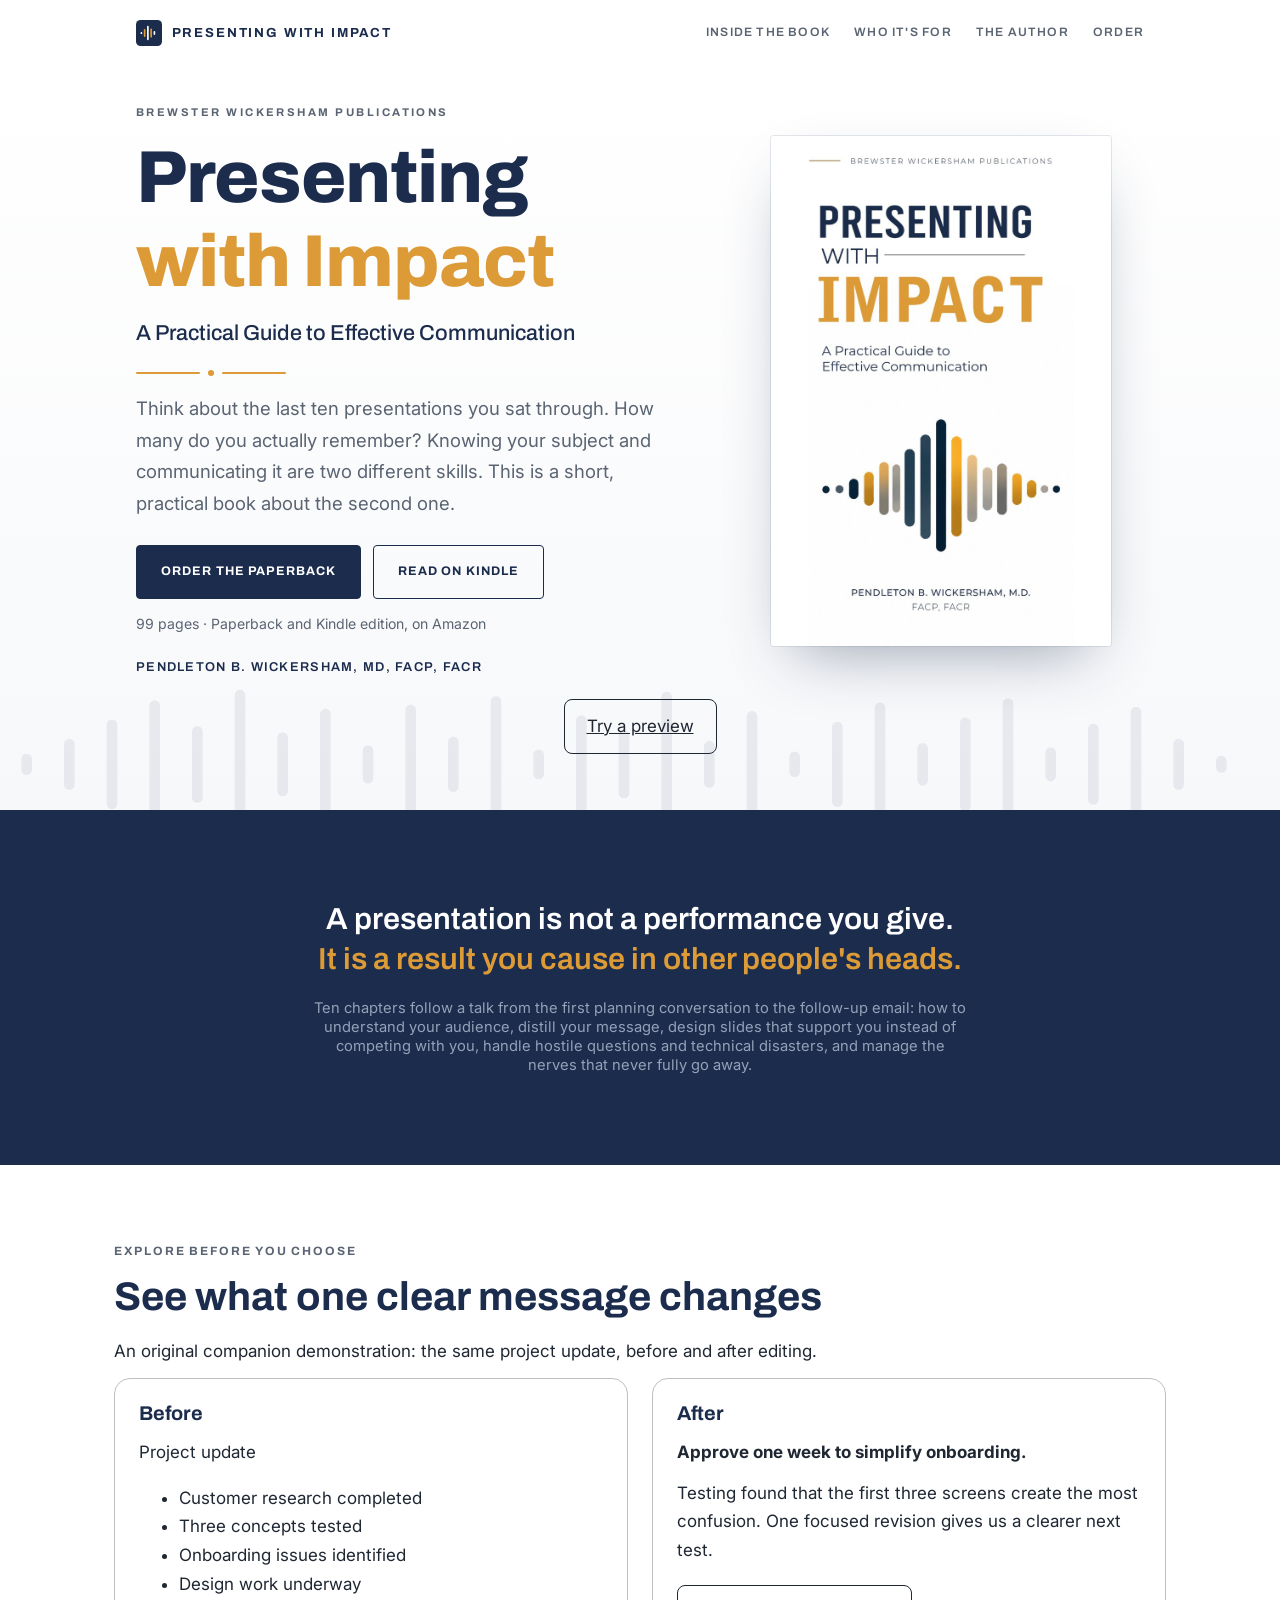
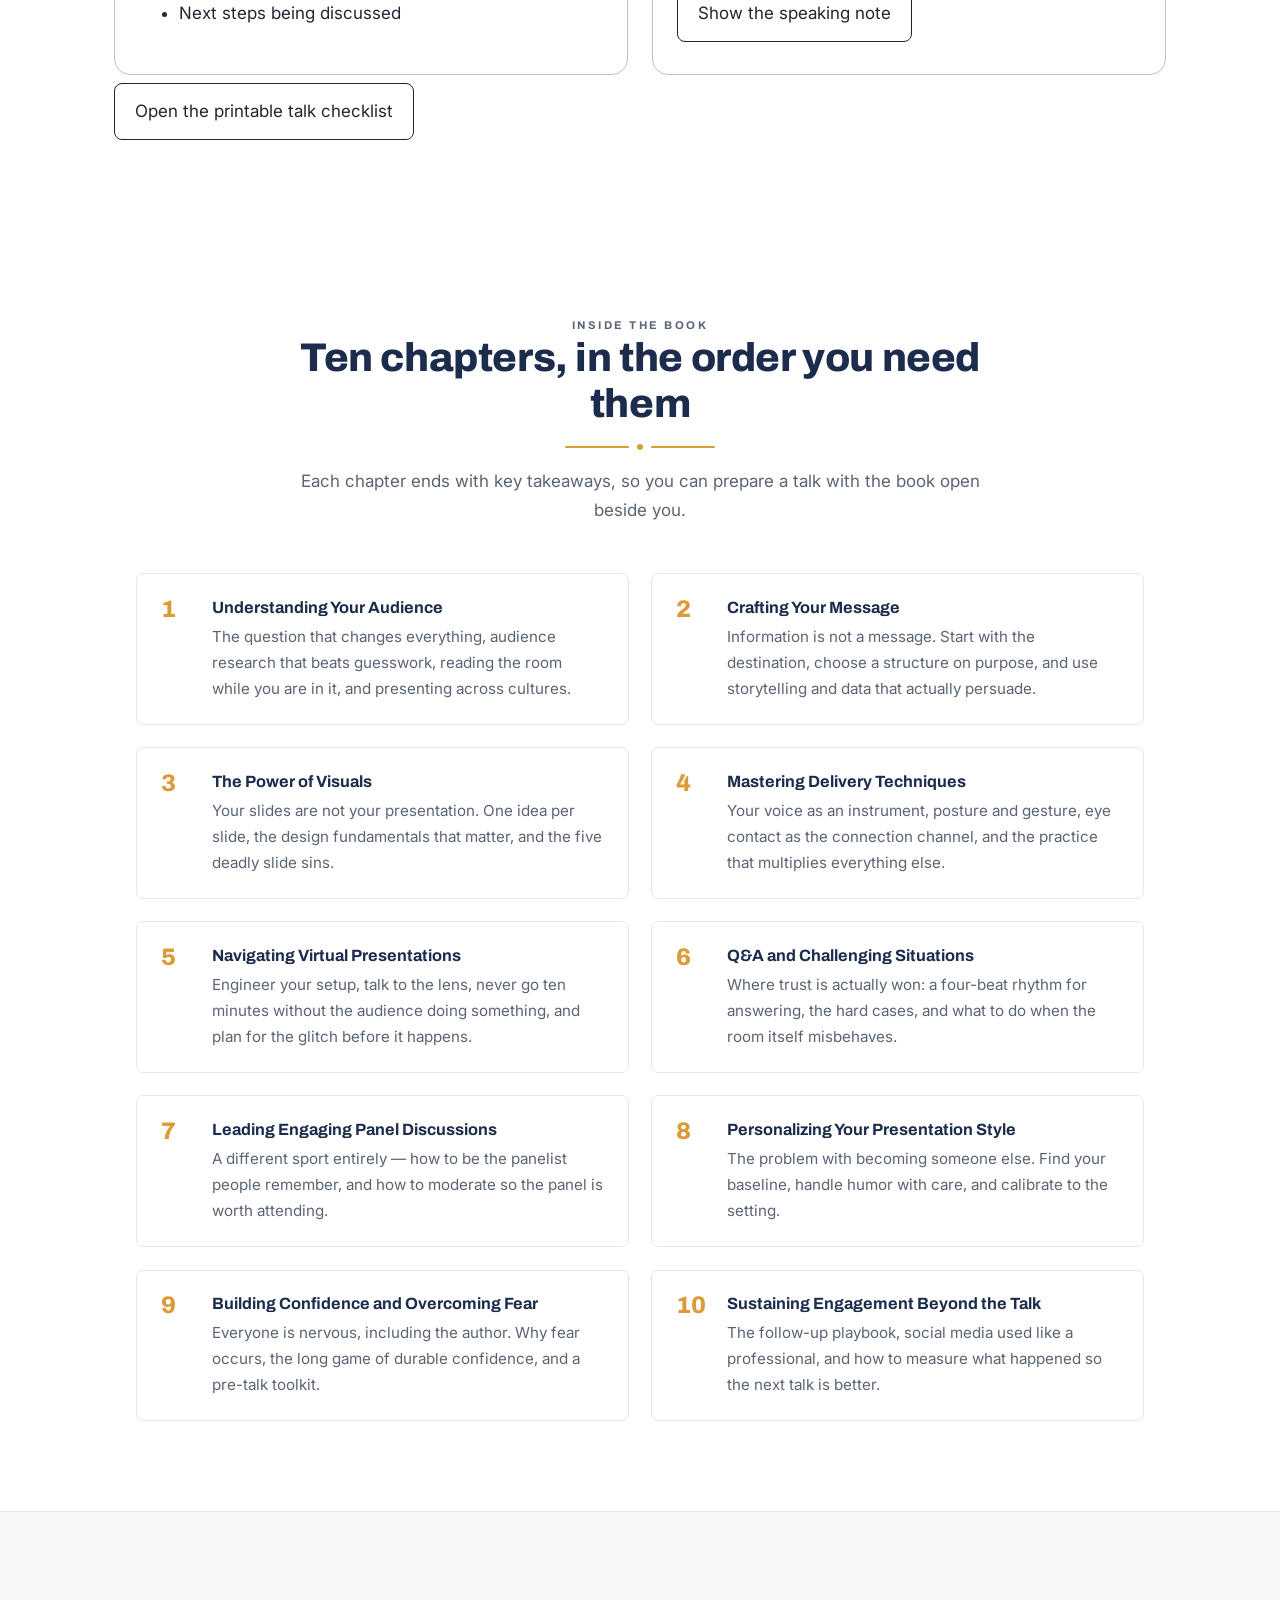
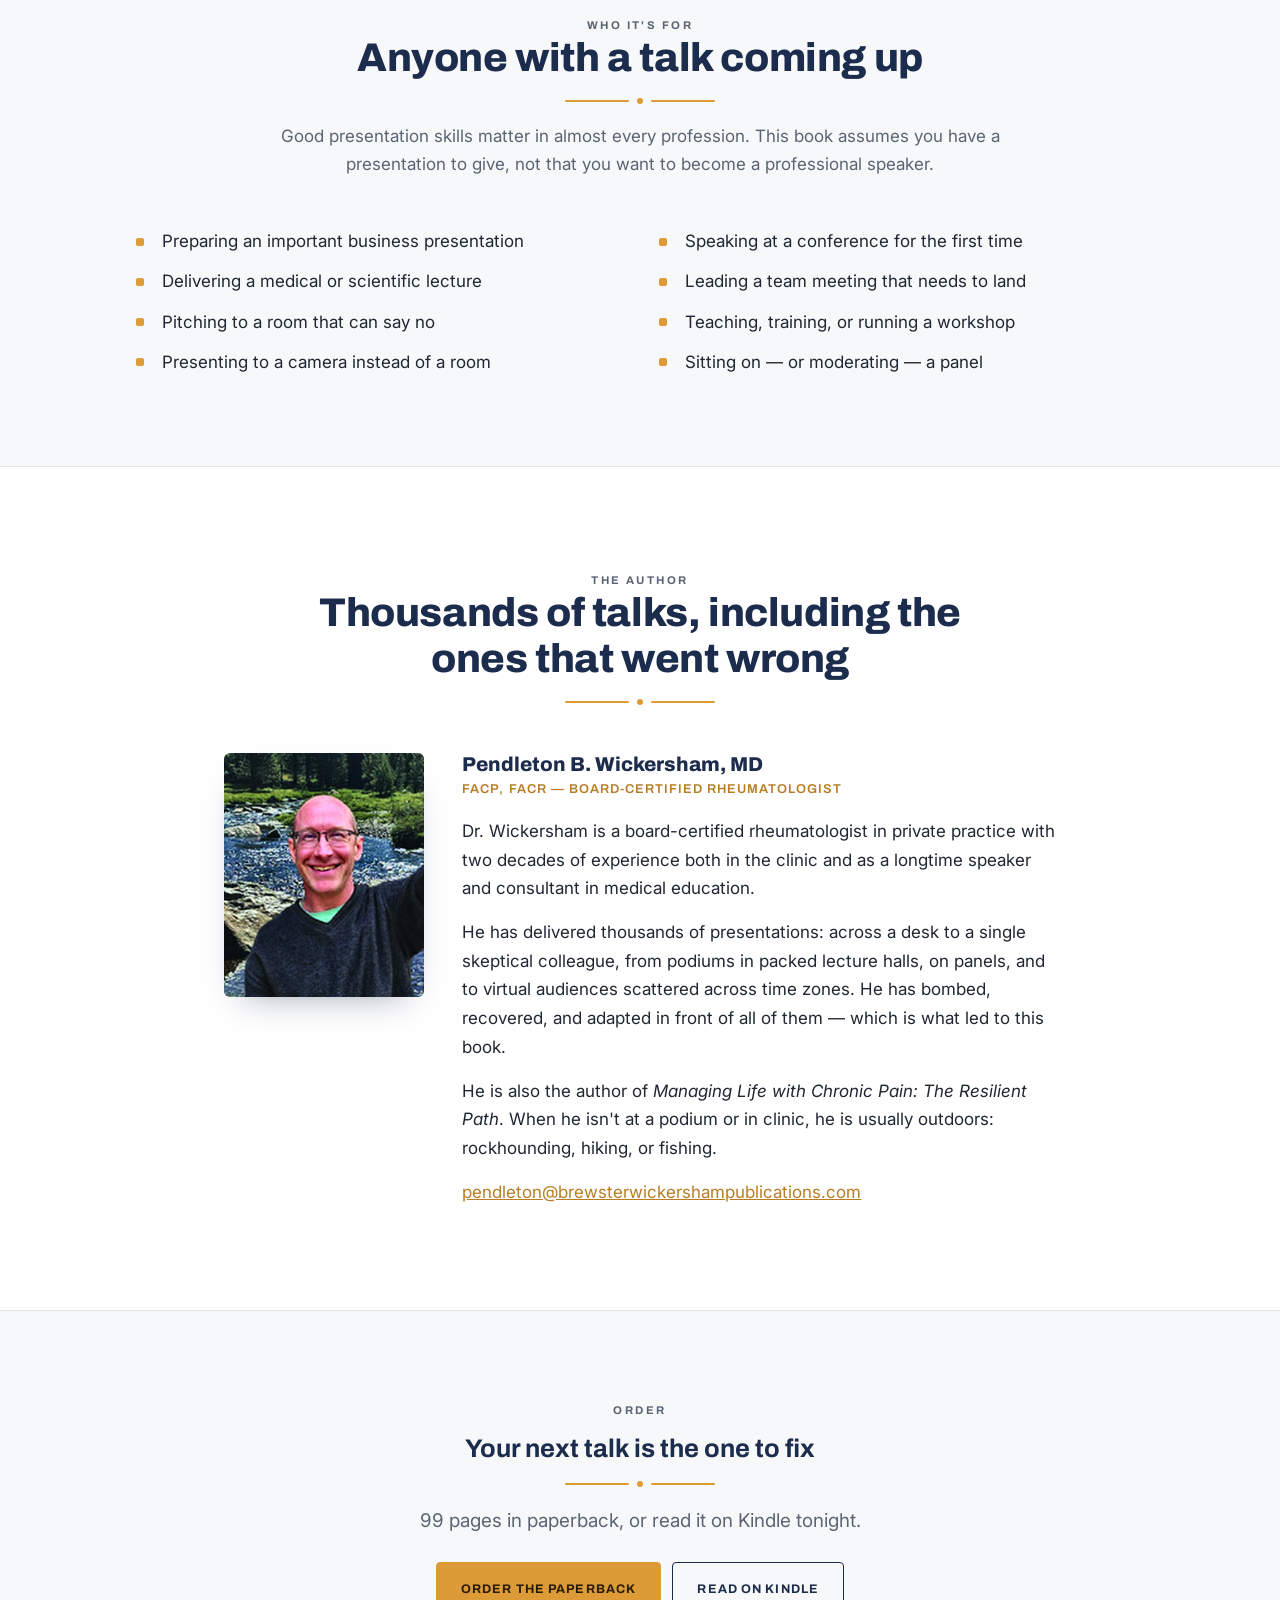
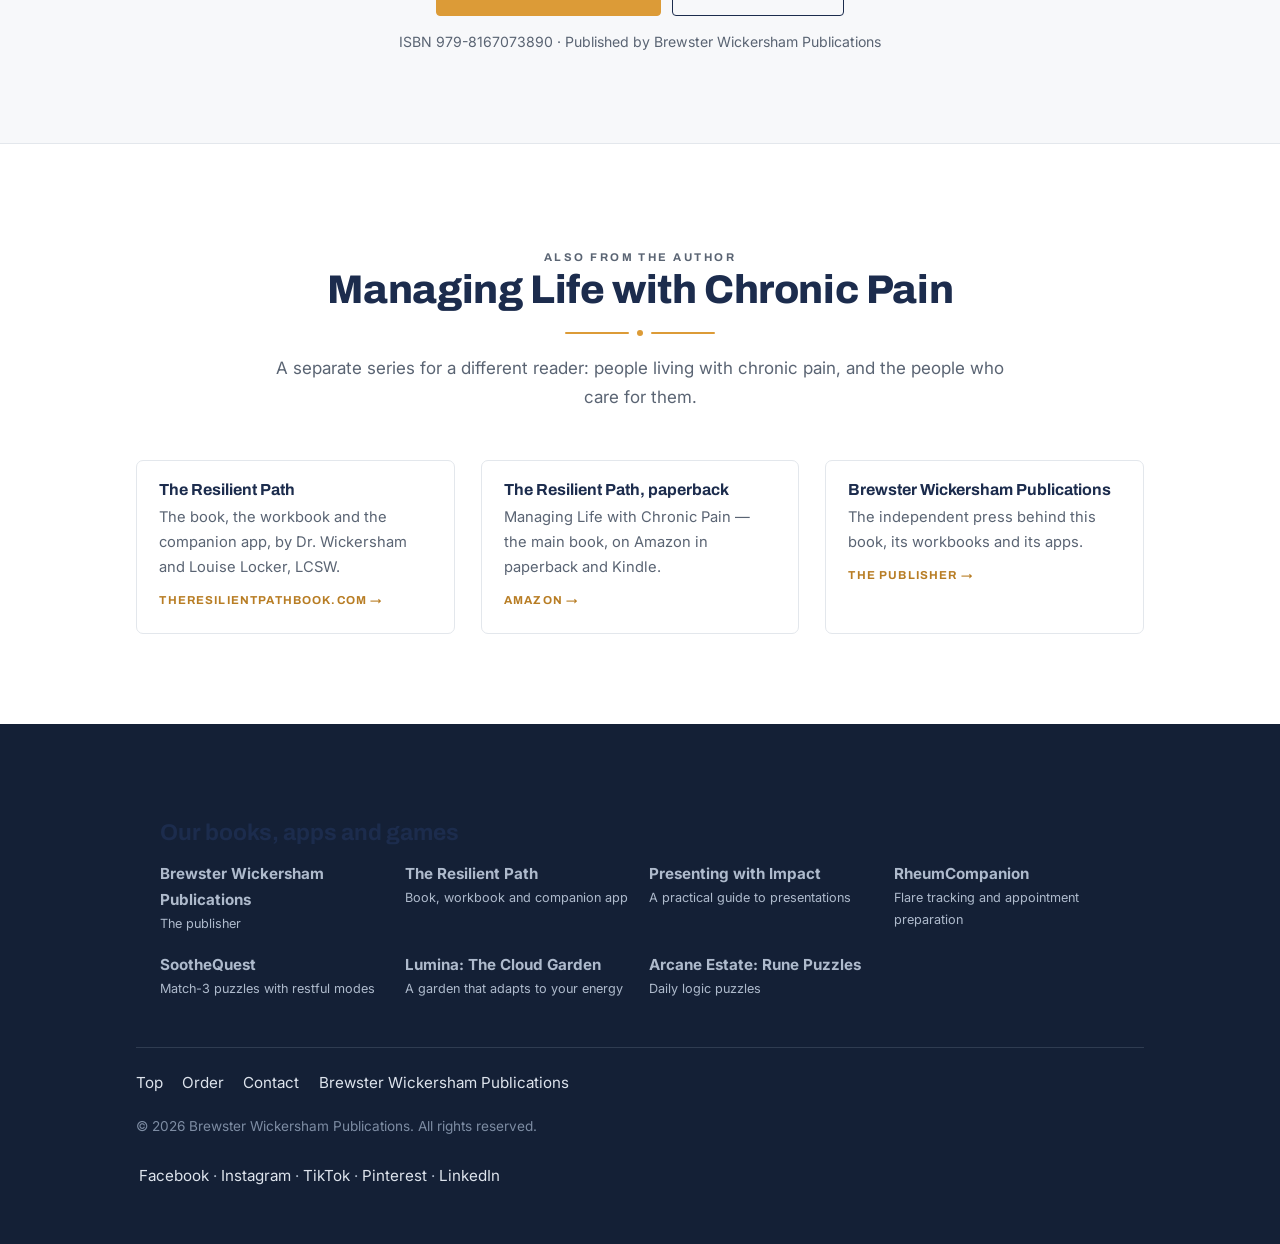
==== commit 907950ee: "Add accessible product demonstrations and clarify visitor guidance" ====
--- a/index.html
+++ b/index.html
@@ -1,39 +1,37 @@
 <!DOCTYPE html>
+
 <html lang="en">
 <head>
-<meta charset="utf-8">
-<meta name="viewport" content="width=device-width, initial-scale=1">
+<meta charset="utf-8"/>
+<meta content="width=device-width, initial-scale=1" name="viewport"/>
 <title>Presenting with Impact — A Practical Guide to Effective Communication | Pendleton B. Wickersham, MD</title>
-<meta name="description" content="Think about the last ten presentations you sat through. How many do you actually remember? Presenting with Impact is a practical guide to public speaking, slides, delivery, virtual talks, Q&amp;A and stage nerves, by Pendleton B. Wickersham, MD, FACP, FACR.">
-<meta name="author" content="Pendleton B. Wickersham, MD">
-<meta name="keywords" content="presentation skills, public speaking book, how to give a presentation, slide design, virtual presentations, Q and A, panel discussions, speaking anxiety, Pendleton Wickersham, Presenting with Impact">
-<meta name="robots" content="index, follow">
-<link rel="canonical" href="https://presentingwithimpactbook.com/">
-
-<meta property="og:type" content="book">
-<meta property="og:site_name" content="Presenting with Impact">
-<meta property="og:title" content="Presenting with Impact — A Practical Guide to Effective Communication">
-<meta property="og:description" content="Think about the last ten presentations you sat through. How many do you actually remember? A practical guide to giving talks people remember.">
-<meta property="og:url" content="https://presentingwithimpactbook.com/">
-<meta property="og:image" content="https://presentingwithimpactbook.com/images/og-image.jpg">
-<meta property="og:image:secure_url" content="https://presentingwithimpactbook.com/images/og-image.jpg">
-<meta property="og:image:type" content="image/jpeg">
-<meta property="og:image:width" content="1200">
-<meta property="og:image:height" content="630">
-<meta property="og:image:alt" content="Presenting with Impact: A Practical Guide to Effective Communication, by Pendleton B. Wickersham, MD">
-<meta name="twitter:card" content="summary_large_image">
-<meta name="twitter:title" content="Presenting with Impact — A Practical Guide to Effective Communication">
-<meta name="twitter:description" content="A practical guide to giving talks people actually remember, by Pendleton B. Wickersham, MD, FACP, FACR.">
-<meta name="twitter:image" content="https://presentingwithimpactbook.com/images/og-image.jpg">
-
-<link rel="icon" href="images/favicon.png" sizes="64x64">
-<link rel="icon" href="images/icon.png" sizes="512x512">
-<link rel="apple-touch-icon" href="images/apple-touch-icon.png">
-<link rel="preconnect" href="https://fonts.googleapis.com">
-<link rel="preconnect" href="https://fonts.gstatic.com" crossorigin>
-<link href="https://fonts.googleapis.com/css2?family=Archivo:wght@500;600;700;800&family=Inter:wght@400;500;600&display=swap" rel="stylesheet">
-<link rel="stylesheet" href="site.css">
-
+<meta content="Think about the last ten presentations you sat through. How many do you actually remember? Presenting with Impact is a practical guide to public speaking, slides, delivery, virtual talks, Q&amp;A and stage nerves, by Pendleton B. Wickersham, MD, FACP, FACR." name="description"/>
+<meta content="Pendleton B. Wickersham, MD" name="author"/>
+<meta content="presentation skills, public speaking book, how to give a presentation, slide design, virtual presentations, Q and A, panel discussions, speaking anxiety, Pendleton Wickersham, Presenting with Impact" name="keywords"/>
+<meta content="index, follow" name="robots"/>
+<link href="https://presentingwithimpactbook.com/" rel="canonical"/>
+<meta content="book" property="og:type"/>
+<meta content="Presenting with Impact" property="og:site_name"/>
+<meta content="Presenting with Impact — A Practical Guide to Effective Communication" property="og:title"/>
+<meta content="Think about the last ten presentations you sat through. How many do you actually remember? A practical guide to giving talks people remember." property="og:description"/>
+<meta content="https://presentingwithimpactbook.com/" property="og:url"/>
+<meta content="https://presentingwithimpactbook.com/images/og-image.jpg" property="og:image"/>
+<meta content="https://presentingwithimpactbook.com/images/og-image.jpg" property="og:image:secure_url"/>
+<meta content="image/jpeg" property="og:image:type"/>
+<meta content="1200" property="og:image:width"/>
+<meta content="630" property="og:image:height"/>
+<meta content="Presenting with Impact: A Practical Guide to Effective Communication, by Pendleton B. Wickersham, MD" property="og:image:alt"/>
+<meta content="summary_large_image" name="twitter:card"/>
+<meta content="Presenting with Impact — A Practical Guide to Effective Communication" name="twitter:title"/>
+<meta content="A practical guide to giving talks people actually remember, by Pendleton B. Wickersham, MD, FACP, FACR." name="twitter:description"/>
+<meta content="https://presentingwithimpactbook.com/images/og-image.jpg" name="twitter:image"/>
+<link href="images/favicon.png" rel="icon" sizes="64x64"/>
+<link href="images/icon.png" rel="icon" sizes="512x512"/>
+<link href="images/apple-touch-icon.png" rel="apple-touch-icon"/>
+<link href="https://fonts.googleapis.com" rel="preconnect"/>
+<link crossorigin="" href="https://fonts.gstatic.com" rel="preconnect"/>
+<link href="https://fonts.googleapis.com/css2?family=Archivo:wght@500;600;700;800&amp;family=Inter:wght@400;500;600&amp;display=swap" rel="stylesheet"/>
+<link href="site.css" rel="stylesheet"/>
 <!-- Structured data: the book, its two editions, the author and the publisher.
      Keep the ISBN, page counts and Amazon URLs in step with the listings. -->
 <script type="application/ld+json">
@@ -110,295 +108,261 @@
   ]
 }
 </script>
+<link href="experience.css" rel="stylesheet"/>
 </head>
 <body>
 <a class="skip" href="#main">Skip to content</a>
-
 <!-- ==================== nav ==================== -->
 <header class="nav" id="nav">
-  <div class="wrap nav__in">
-    <a class="brand" href="#top">
-      <svg viewBox="0 0 40 40" aria-hidden="true">
-        <rect width="40" height="40" rx="7" fill="#1C2C4D"/>
-        <g fill="#fff">
-          <rect x="7"  y="18.5" width="2.6" height="3"   rx="1.3"/>
-          <rect x="12" y="14"   width="2.6" height="12"  rx="1.3" fill="#DC9B37"/>
-          <rect x="17" y="9"    width="2.6" height="22"  rx="1.3"/>
-          <rect x="22" y="13"   width="2.6" height="14"  rx="1.3" fill="#DC9B37"/>
-          <rect x="27" y="17"   width="2.6" height="6"   rx="1.3"/>
-        </g>
-      </svg>
-      <b>Presenting with Impact</b>
-    </a>
-    <button class="nav__toggle" aria-label="Menu" aria-expanded="false" aria-controls="navlinks">
-      <span></span><span></span><span></span>
-    </button>
-    <nav class="nav__links" id="navlinks">
-      <a href="#inside">Inside the book</a>
-      <a href="#who">Who it's for</a>
-      <a href="#author">The author</a>
-      <a href="#order">Order</a>
-    </nav>
-  </div>
+<div class="wrap nav__in">
+<a class="brand" href="#top">
+<svg aria-hidden="true" viewbox="0 0 40 40">
+<rect fill="#1C2C4D" height="40" rx="7" width="40"></rect>
+<g fill="#fff">
+<rect height="3" rx="1.3" width="2.6" x="7" y="18.5"></rect>
+<rect fill="#DC9B37" height="12" rx="1.3" width="2.6" x="12" y="14"></rect>
+<rect height="22" rx="1.3" width="2.6" x="17" y="9"></rect>
+<rect fill="#DC9B37" height="14" rx="1.3" width="2.6" x="22" y="13"></rect>
+<rect height="6" rx="1.3" width="2.6" x="27" y="17"></rect>
+</g>
+</svg>
+<b>Presenting with Impact</b>
+</a>
+<button aria-controls="navlinks" aria-expanded="false" aria-label="Menu" class="nav__toggle">
+<span></span><span></span><span></span>
+</button>
+<nav class="nav__links" id="navlinks">
+<a href="#inside">Inside the book</a>
+<a href="#who">Who it's for</a>
+<a href="#author">The author</a>
+<a href="#order">Order</a>
+</nav>
+</div>
 </header>
-
 <main id="main">
-
 <!-- ==================== hero ==================== -->
 <section class="hero" id="top">
-  <svg class="hero__wave" viewBox="0 0 1200 160" preserveAspectRatio="none" aria-hidden="true">
-    <g fill="#1C2C4D">
-      <rect x="20"   y="70" width="10" height="20"  rx="5"/><rect x="60"   y="56" width="10" height="48"  rx="5"/>
-      <rect x="100"  y="38" width="10" height="84"  rx="5"/><rect x="140"  y="20" width="10" height="120" rx="5"/>
-      <rect x="180"  y="44" width="10" height="72"  rx="5"/><rect x="220"  y="10" width="10" height="140" rx="5"/>
-      <rect x="260"  y="50" width="10" height="60"  rx="5"/><rect x="300"  y="28" width="10" height="104" rx="5"/>
-      <rect x="340"  y="62" width="10" height="36"  rx="5"/><rect x="380"  y="24" width="10" height="112" rx="5"/>
-      <rect x="420"  y="54" width="10" height="52"  rx="5"/><rect x="460"  y="16" width="10" height="128" rx="5"/>
-      <rect x="500"  y="66" width="10" height="28"  rx="5"/><rect x="540"  y="34" width="10" height="92"  rx="5"/>
-      <rect x="580"  y="48" width="10" height="64"  rx="5"/><rect x="620"  y="12" width="10" height="136" rx="5"/>
-      <rect x="660"  y="58" width="10" height="44"  rx="5"/><rect x="700"  y="30" width="10" height="100" rx="5"/>
-      <rect x="740"  y="68" width="10" height="24"  rx="5"/><rect x="780"  y="40" width="10" height="80"  rx="5"/>
-      <rect x="820"  y="22" width="10" height="116" rx="5"/><rect x="860"  y="60" width="10" height="40"  rx="5"/>
-      <rect x="900"  y="36" width="10" height="88"  rx="5"/><rect x="940"  y="18" width="10" height="124" rx="5"/>
-      <rect x="980"  y="64" width="10" height="32"  rx="5"/><rect x="1020" y="42" width="10" height="76"  rx="5"/>
-      <rect x="1060" y="26" width="10" height="108" rx="5"/><rect x="1100" y="56" width="10" height="48"  rx="5"/>
-      <rect x="1140" y="72" width="10" height="16"  rx="5"/>
-    </g>
-  </svg>
-  <div class="wrap hero__in">
-    <div>
-      <p class="eyebrow">Brewster Wickersham Publications</p>
-      <h1>Presenting<em>with Impact</em></h1>
-      <p class="hero__sub">A Practical Guide to Effective Communication</p>
-      <div class="rule" style="justify-content:flex-start"><i></i></div>
-      <p class="hero__lede">
+<svg aria-hidden="true" class="hero__wave" preserveaspectratio="none" viewbox="0 0 1200 160">
+<g fill="#1C2C4D">
+<rect height="20" rx="5" width="10" x="20" y="70"></rect><rect height="48" rx="5" width="10" x="60" y="56"></rect>
+<rect height="84" rx="5" width="10" x="100" y="38"></rect><rect height="120" rx="5" width="10" x="140" y="20"></rect>
+<rect height="72" rx="5" width="10" x="180" y="44"></rect><rect height="140" rx="5" width="10" x="220" y="10"></rect>
+<rect height="60" rx="5" width="10" x="260" y="50"></rect><rect height="104" rx="5" width="10" x="300" y="28"></rect>
+<rect height="36" rx="5" width="10" x="340" y="62"></rect><rect height="112" rx="5" width="10" x="380" y="24"></rect>
+<rect height="52" rx="5" width="10" x="420" y="54"></rect><rect height="128" rx="5" width="10" x="460" y="16"></rect>
+<rect height="28" rx="5" width="10" x="500" y="66"></rect><rect height="92" rx="5" width="10" x="540" y="34"></rect>
+<rect height="64" rx="5" width="10" x="580" y="48"></rect><rect height="136" rx="5" width="10" x="620" y="12"></rect>
+<rect height="44" rx="5" width="10" x="660" y="58"></rect><rect height="100" rx="5" width="10" x="700" y="30"></rect>
+<rect height="24" rx="5" width="10" x="740" y="68"></rect><rect height="80" rx="5" width="10" x="780" y="40"></rect>
+<rect height="116" rx="5" width="10" x="820" y="22"></rect><rect height="40" rx="5" width="10" x="860" y="60"></rect>
+<rect height="88" rx="5" width="10" x="900" y="36"></rect><rect height="124" rx="5" width="10" x="940" y="18"></rect>
+<rect height="32" rx="5" width="10" x="980" y="64"></rect><rect height="76" rx="5" width="10" x="1020" y="42"></rect>
+<rect height="108" rx="5" width="10" x="1060" y="26"></rect><rect height="48" rx="5" width="10" x="1100" y="56"></rect>
+<rect height="16" rx="5" width="10" x="1140" y="72"></rect>
+</g>
+</svg>
+<div class="wrap hero__in">
+<div>
+<p class="eyebrow">Brewster Wickersham Publications</p>
+<h1>Presenting<em>with Impact</em></h1>
+<p class="hero__sub">A Practical Guide to Effective Communication</p>
+<div class="rule" style="justify-content:flex-start"><i></i></div>
+<p class="hero__lede">
         Think about the last ten presentations you sat through. How many do you actually remember?
         Knowing your subject and communicating it are two different skills. This is a short, practical
         book about the second one.
       </p>
-      <div class="btns">
-        <a class="btn" href="https://www.amazon.com/dp/B0HQ2JQ6SQ" target="_blank" rel="noopener">Order the paperback</a>
-        <a class="btn btn--ghost" href="https://www.amazon.com/dp/B0HQ1P6CZH" target="_blank" rel="noopener">Read on Kindle</a>
-      </div>
-      <p class="fmt-note">Paperback and Kindle edition, on Amazon</p>
-      <p class="hero__by">Pendleton B. Wickersham, MD, FACP, FACR</p>
-    </div>
-    <div class="hero__art">
-      <img src="images/cover.jpg" width="800" height="1200" fetchpriority="high"
-           alt="Presenting with Impact: A Practical Guide to Effective Communication — book cover">
-    </div>
-  </div>
-</section>
-
+<div class="btns">
+<a class="btn" href="https://www.amazon.com/dp/B0HQ2JQ6SQ" rel="noopener" target="_blank">Order the paperback</a>
+<a class="btn btn--ghost" href="https://www.amazon.com/dp/B0HQ1P6CZH" rel="noopener" target="_blank">Read on Kindle</a>
+</div>
+<p class="fmt-note">99 pages · Paperback and Kindle edition, on Amazon</p>
+<p class="hero__by">Pendleton B. Wickersham, MD, FACP, FACR</p>
+</div>
+<div class="hero__art">
+<img alt="Presenting with Impact: A Practical Guide to Effective Communication — book cover" fetchpriority="high" height="1200" src="images/cover.jpg" width="800"/>
+</div>
+</div>
+<a class="preview-link" href="#try-it">Try a preview</a></section>
 <!-- ==================== premise ==================== -->
 <section class="sec sec--navy">
-  <div class="wrap quote">
-    <p>A presentation is not a performance you give.<span>It is a result you cause in other people's heads.</span></p>
-    <p class="src">
+<div class="wrap quote">
+<p>A presentation is not a performance you give.<span>It is a result you cause in other people's heads.</span></p>
+<p class="src">
       Ten chapters follow a talk from the first planning conversation to the follow-up email: how to
       understand your audience, distill your message, design slides that support you instead of
       competing with you, handle hostile questions and technical disasters, and manage the nerves
       that never fully go away.
     </p>
-  </div>
-</section>
-
+</div>
+</section>
 <!-- ==================== inside the book ==================== -->
+<section class="experience" id="try-it"><p class="eyebrow">Explore before you choose</p><h2>See what one clear message changes</h2><p>An original companion demonstration: the same project update, before and after editing.</p><div class="demo-grid"><div class="demo-panel"><h3>Before</h3><p>Project update</p><ul><li>Customer research completed</li><li>Three concepts tested</li><li>Onboarding issues identified</li><li>Design work underway</li><li>Next steps being discussed</li></ul></div><div class="demo-panel"><h3>After</h3><p id="slide-message"><strong>Approve one week to simplify onboarding.</strong></p><p>Testing found that the first three screens create the most confusion. One focused revision gives us a clearer next test.</p><button aria-pressed="false" id="slide-toggle">Show the speaking note</button><p hidden="" id="slide-note">Lead with the decision you need. Use the slide for the conclusion, then explain the evidence aloud.</p></div></div><a class="action" href="checklist.html">Open the printable talk checklist</a></section>
 <section class="sec" id="inside">
-  <div class="wrap">
-    <div class="sec__head">
-      <p class="eyebrow">Inside the book</p>
-      <h2>Ten chapters, in the order you need them</h2>
-      <div class="rule"><i></i></div>
-      <p>Each chapter ends with key takeaways, so you can prepare a talk with the book open beside you.</p>
-    </div>
-    <div class="chapters">
-      <article class="chapter"><b>1</b><div>
-        <h3>Understanding Your Audience</h3>
-        <p>The question that changes everything, audience research that beats guesswork, reading the room while you are in it, and presenting across cultures.</p>
-      </div></article>
-      <article class="chapter"><b>2</b><div>
-        <h3>Crafting Your Message</h3>
-        <p>Information is not a message. Start with the destination, choose a structure on purpose, and use storytelling and data that actually persuade.</p>
-      </div></article>
-      <article class="chapter"><b>3</b><div>
-        <h3>The Power of Visuals</h3>
-        <p>Your slides are not your presentation. One idea per slide, the design fundamentals that matter, and the five deadly slide sins.</p>
-      </div></article>
-      <article class="chapter"><b>4</b><div>
-        <h3>Mastering Delivery Techniques</h3>
-        <p>Your voice as an instrument, posture and gesture, eye contact as the connection channel, and the practice that multiplies everything else.</p>
-      </div></article>
-      <article class="chapter"><b>5</b><div>
-        <h3>Navigating Virtual Presentations</h3>
-        <p>Engineer your setup, talk to the lens, never go ten minutes without the audience doing something, and plan for the glitch before it happens.</p>
-      </div></article>
-      <article class="chapter"><b>6</b><div>
-        <h3>Q&amp;A and Challenging Situations</h3>
-        <p>Where trust is actually won: a four-beat rhythm for answering, the hard cases, and what to do when the room itself misbehaves.</p>
-      </div></article>
-      <article class="chapter"><b>7</b><div>
-        <h3>Leading Engaging Panel Discussions</h3>
-        <p>A different sport entirely — how to be the panelist people remember, and how to moderate so the panel is worth attending.</p>
-      </div></article>
-      <article class="chapter"><b>8</b><div>
-        <h3>Personalizing Your Presentation Style</h3>
-        <p>The problem with becoming someone else. Find your baseline, handle humor with care, and calibrate to the setting.</p>
-      </div></article>
-      <article class="chapter"><b>9</b><div>
-        <h3>Building Confidence and Overcoming Fear</h3>
-        <p>Everyone is nervous, including the author. Why fear occurs, the long game of durable confidence, and a pre-talk toolkit.</p>
-      </div></article>
-      <article class="chapter"><b>10</b><div>
-        <h3>Sustaining Engagement Beyond the Talk</h3>
-        <p>The follow-up playbook, social media used like a professional, and how to measure what happened so the next talk is better.</p>
-      </div></article>
-    </div>
-  </div>
-</section>
-
+<div class="wrap">
+<div class="sec__head">
+<p class="eyebrow">Inside the book</p>
+<h2>Ten chapters, in the order you need them</h2>
+<div class="rule"><i></i></div>
+<p>Each chapter ends with key takeaways, so you can prepare a talk with the book open beside you.</p>
+</div>
+<div class="chapters">
+<article class="chapter"><b>1</b><div>
+<h3>Understanding Your Audience</h3>
+<p>The question that changes everything, audience research that beats guesswork, reading the room while you are in it, and presenting across cultures.</p>
+</div></article>
+<article class="chapter"><b>2</b><div>
+<h3>Crafting Your Message</h3>
+<p>Information is not a message. Start with the destination, choose a structure on purpose, and use storytelling and data that actually persuade.</p>
+</div></article>
+<article class="chapter"><b>3</b><div>
+<h3>The Power of Visuals</h3>
+<p>Your slides are not your presentation. One idea per slide, the design fundamentals that matter, and the five deadly slide sins.</p>
+</div></article>
+<article class="chapter"><b>4</b><div>
+<h3>Mastering Delivery Techniques</h3>
+<p>Your voice as an instrument, posture and gesture, eye contact as the connection channel, and the practice that multiplies everything else.</p>
+</div></article>
+<article class="chapter"><b>5</b><div>
+<h3>Navigating Virtual Presentations</h3>
+<p>Engineer your setup, talk to the lens, never go ten minutes without the audience doing something, and plan for the glitch before it happens.</p>
+</div></article>
+<article class="chapter"><b>6</b><div>
+<h3>Q&amp;A and Challenging Situations</h3>
+<p>Where trust is actually won: a four-beat rhythm for answering, the hard cases, and what to do when the room itself misbehaves.</p>
+</div></article>
+<article class="chapter"><b>7</b><div>
+<h3>Leading Engaging Panel Discussions</h3>
+<p>A different sport entirely — how to be the panelist people remember, and how to moderate so the panel is worth attending.</p>
+</div></article>
+<article class="chapter"><b>8</b><div>
+<h3>Personalizing Your Presentation Style</h3>
+<p>The problem with becoming someone else. Find your baseline, handle humor with care, and calibrate to the setting.</p>
+</div></article>
+<article class="chapter"><b>9</b><div>
+<h3>Building Confidence and Overcoming Fear</h3>
+<p>Everyone is nervous, including the author. Why fear occurs, the long game of durable confidence, and a pre-talk toolkit.</p>
+</div></article>
+<article class="chapter"><b>10</b><div>
+<h3>Sustaining Engagement Beyond the Talk</h3>
+<p>The follow-up playbook, social media used like a professional, and how to measure what happened so the next talk is better.</p>
+</div></article>
+</div>
+</div>
+</section>
 <!-- ==================== who it's for ==================== -->
 <section class="sec sec--tint" id="who">
-  <div class="wrap">
-    <div class="sec__head">
-      <p class="eyebrow">Who it's for</p>
-      <h2>Anyone with a talk coming up</h2>
-      <div class="rule"><i></i></div>
-      <p>Good presentation skills matter in almost every profession. This book assumes you have a
+<div class="wrap">
+<div class="sec__head">
+<p class="eyebrow">Who it's for</p>
+<h2>Anyone with a talk coming up</h2>
+<div class="rule"><i></i></div>
+<p>Good presentation skills matter in almost every profession. This book assumes you have a
          presentation to give, not that you want to become a professional speaker.</p>
-    </div>
-    <ul class="ticks two-col">
-      <li>Preparing an important business presentation</li>
-      <li>Speaking at a conference for the first time</li>
-      <li>Delivering a medical or scientific lecture</li>
-      <li>Leading a team meeting that needs to land</li>
-      <li>Pitching to a room that can say no</li>
-      <li>Teaching, training, or running a workshop</li>
-      <li>Presenting to a camera instead of a room</li>
-      <li>Sitting on — or moderating — a panel</li>
-    </ul>
-  </div>
-</section>
-
+</div>
+<ul class="ticks two-col">
+<li>Preparing an important business presentation</li>
+<li>Speaking at a conference for the first time</li>
+<li>Delivering a medical or scientific lecture</li>
+<li>Leading a team meeting that needs to land</li>
+<li>Pitching to a room that can say no</li>
+<li>Teaching, training, or running a workshop</li>
+<li>Presenting to a camera instead of a room</li>
+<li>Sitting on — or moderating — a panel</li>
+</ul>
+</div>
+</section>
 <!-- ==================== author ==================== -->
 <section class="sec" id="author">
-  <div class="wrap">
-    <div class="sec__head">
-      <p class="eyebrow">The author</p>
-      <h2>Thousands of talks, including the ones that went wrong</h2>
-      <div class="rule"><i></i></div>
-    </div>
-    <div class="author">
-      <img src="images/author-wickersham.jpg" width="400" height="500"
-           alt="Pendleton B. Wickersham, MD" onerror="this.style.display='none'">
-      <div>
-        <h3>Pendleton B. Wickersham, MD</h3>
-        <p class="creds">FACP, FACR — Board-certified rheumatologist</p>
-        <p>
+<div class="wrap">
+<div class="sec__head">
+<p class="eyebrow">The author</p>
+<h2>Thousands of talks, including the ones that went wrong</h2>
+<div class="rule"><i></i></div>
+</div>
+<div class="author">
+<img alt="Pendleton B. Wickersham, MD" height="500" onerror="this.style.display='none'" src="images/author-wickersham.jpg" width="400"/>
+<div>
+<h3>Pendleton B. Wickersham, MD</h3>
+<p class="creds">FACP, FACR — Board-certified rheumatologist</p>
+<p>
           Dr. Wickersham is a board-certified rheumatologist in private practice with two decades of
           experience both in the clinic and as a longtime speaker and consultant in medical education.
         </p>
-        <p>
+<p>
           He has delivered thousands of presentations: across a desk to a single skeptical colleague,
           from podiums in packed lecture halls, on panels, and to virtual audiences scattered across
           time zones. He has bombed, recovered, and adapted in front of all of them — which is what
           led to this book.
         </p>
-        <p>
+<p>
           He is also the author of <em>Managing Life with Chronic Pain: The Resilient Path</em>. When he
           isn't at a podium or in clinic, he is usually outdoors: rockhounding, hiking, or fishing.
         </p>
-        <p><a href="mailto:pendleton@brewsterwickershampublications.com">pendleton@brewsterwickershampublications.com</a></p>
-      </div>
-    </div>
-  </div>
-</section>
-
+<p><a href="mailto:pendleton@brewsterwickershampublications.com">pendleton@brewsterwickershampublications.com</a></p>
+</div>
+</div>
+</div>
+</section>
 <!-- ==================== order ==================== -->
 <section class="sec sec--tint order" id="order">
-  <div class="wrap">
-    <p class="eyebrow">Order</p>
-    <h2>Your next talk is the one to fix</h2>
-    <div class="rule"><i></i></div>
-    <p class="lede" style="max-width:36rem;margin:1rem auto 0">
+<div class="wrap">
+<p class="eyebrow">Order</p>
+<h2>Your next talk is the one to fix</h2>
+<div class="rule"><i></i></div>
+<p class="lede" style="max-width:36rem;margin:1rem auto 0">
       99 pages in paperback, or read it on Kindle tonight.
     </p>
-    <div class="btns">
-      <a class="btn btn--amber" href="https://www.amazon.com/dp/B0HQ2JQ6SQ" target="_blank" rel="noopener">Order the paperback</a>
-      <a class="btn btn--ghost" href="https://www.amazon.com/dp/B0HQ1P6CZH" target="_blank" rel="noopener">Read on Kindle</a>
-    </div>
-    <p class="fmt-note">ISBN 979-8167073890 · Published by Brewster Wickersham Publications</p>
-  </div>
-</section>
-
+<div class="btns">
+<a class="btn btn--amber" href="https://www.amazon.com/dp/B0HQ2JQ6SQ" rel="noopener" target="_blank">Order the paperback</a>
+<a class="btn btn--ghost" href="https://www.amazon.com/dp/B0HQ1P6CZH" rel="noopener" target="_blank">Read on Kindle</a>
+</div>
+<p class="fmt-note">ISBN 979-8167073890 · Published by Brewster Wickersham Publications</p>
+</div>
+</section>
 <!-- ==================== also from the publisher ==================== -->
 <section class="sec">
-  <div class="wrap">
-    <div class="sec__head">
-      <p class="eyebrow">Also from the author</p>
-      <h2>Managing Life with Chronic Pain</h2>
-      <div class="rule"><i></i></div>
-      <p>A separate series for a different reader: people living with chronic pain, and the people
+<div class="wrap">
+<div class="sec__head">
+<p class="eyebrow">Also from the author</p>
+<h2>Managing Life with Chronic Pain</h2>
+<div class="rule"><i></i></div>
+<p>A separate series for a different reader: people living with chronic pain, and the people
          who care for them.</p>
-    </div>
-    <div class="also">
-      <a href="https://theresilientpathbook.com/" target="_blank" rel="noopener">
-        <h3>The Resilient Path</h3>
-        <p>The book, the workbook and the companion app, by Dr. Wickersham and Louise Locker, LCSW.</p>
-        <span>theresilientpathbook.com →</span>
-      </a>
-      <a href="https://www.amazon.com/dp/B0HJ1NMXLL" target="_blank" rel="noopener">
-        <h3>The Resilient Path, paperback</h3>
-        <p>Managing Life with Chronic Pain — the main book, on Amazon in paperback and Kindle.</p>
-        <span>Amazon →</span>
-      </a>
-      <a href="https://brewsterwickershampublications.com/" target="_blank" rel="noopener">
-        <h3>Brewster Wickersham Publications</h3>
-        <p>The independent press behind this book, its workbooks and its apps.</p>
-        <span>The publisher →</span>
-      </a>
-    </div>
-  </div>
-</section>
-
+</div>
+<div class="also">
+<a href="https://theresilientpathbook.com/" rel="noopener" target="_blank">
+<h3>The Resilient Path</h3>
+<p>The book, the workbook and the companion app, by Dr. Wickersham and Louise Locker, LCSW.</p>
+<span>theresilientpathbook.com →</span>
+</a>
+<a href="https://www.amazon.com/dp/B0HJ1NMXLL" rel="noopener" target="_blank">
+<h3>The Resilient Path, paperback</h3>
+<p>Managing Life with Chronic Pain — the main book, on Amazon in paperback and Kindle.</p>
+<span>Amazon →</span>
+</a>
+<a href="https://brewsterwickershampublications.com/" rel="noopener" target="_blank">
+<h3>Brewster Wickersham Publications</h3>
+<p>The independent press behind this book, its workbooks and its apps.</p>
+<span>The publisher →</span>
+</a>
+</div>
+</div>
+</section>
 </main>
-
 <!-- ==================== footer ==================== -->
 <footer>
-  <div class="wrap">
-    <div class="network">
-      <h2>From Brewster Wickersham Publications</h2>
-      <ul>
-        <li><a href="https://brewsterwickershampublications.com/" target="_blank" rel="noopener">Brewster Wickersham Publications</a><span>The independent press behind this book</span></li>
-        <li><a href="https://theresilientpathbook.com/" target="_blank" rel="noopener">The Resilient Path</a><span>The book, the workbook and the app</span></li>
-        <li><a href="https://www.arcaneestategame.com/" target="_blank" rel="noopener">Arcane Estate: Rune Puzzles</a><span>A game from the same publisher</span></li>
-        <li><a href="https://www.luminacloudgarden.com/" target="_blank" rel="noopener">Lumina: The Cloud Garden</a><span>A game from the same publisher</span></li>
-        <li><a href="https://www.soothequest.com/" target="_blank" rel="noopener">SootheQuest</a><span>An app from the same publisher</span></li>
-        <li><a href="https://www.amazon.com/stores/author/B004TYIEZQ" target="_blank" rel="noopener">Pendleton Wickersham on Amazon</a><span>The author store</span></li>
-        <li><a href="https://www.amazon.com/dp/B0HQ2JQ6SQ" target="_blank" rel="noopener">Presenting with Impact paperback</a><span>On Amazon</span></li>
-        <li><a href="https://www.amazon.com/dp/B0HQ1P6CZH" target="_blank" rel="noopener">Presenting with Impact for Kindle</a><span>On Amazon</span></li>
-      </ul>
-    </div>
-    <div class="network network--social">
-      <h2>Follow us</h2>
-      <ul>
-        <li><a href="https://www.facebook.com/WeareBrewsterWickershamPublications/" target="_blank" rel="noopener">Facebook</a></li>
-        <li><a href="https://www.instagram.com/brewsterwickershampublication/" target="_blank" rel="noopener">Instagram</a></li>
-        <li><a href="https://www.tiktok.com/@brewster.wickersh" target="_blank" rel="noopener">TikTok</a></li>
-        <li><a href="https://www.pinterest.com/brewsterwickershampublications/" target="_blank" rel="noopener">Pinterest</a></li>
-        <li><a href="https://www.linkedin.com/company/brewster-wickersham-publications/" target="_blank" rel="noopener">LinkedIn</a></li>
-      </ul>
-    </div>
-    <nav aria-label="Footer">
-      <a href="#top">Top</a>
-      <a href="#order">Order</a>
-      <a href="mailto:info@brewsterwickershampublications.com">Contact</a>
-      <a href="https://brewsterwickershampublications.com/" target="_blank" rel="noopener">Brewster Wickersham Publications</a>
-    </nav>
-    <p class="copyright">© <span id="yr">2026</span> Brewster Wickersham Publications. All rights reserved.</p>
-  </div>
-</footer>
-
+<div class="wrap">
+<section aria-label="All our websites" class="network-links"><h2>Our books, apps and games</h2><ul class="network-catalog"><li><a href="https://brewsterwickershampublications.com/">Brewster Wickersham Publications</a><small>The publisher</small></li><li><a href="https://theresilientpathbook.com/">The Resilient Path</a><small>Book, workbook and companion app</small></li><li><a href="https://presentingwithimpactbook.com/">Presenting with Impact</a><small>A practical guide to presentations</small></li><li><a href="https://www.rheumcompanion.com/">RheumCompanion</a><small>Flare tracking and appointment preparation</small></li><li><a href="https://www.soothequest.com/">SootheQuest</a><small>Match-3 puzzles with restful modes</small></li><li><a href="https://www.luminacloudgarden.com/">Lumina: The Cloud Garden</a><small>A garden that adapts to your energy</small></li><li><a href="https://www.arcaneestategame.com/">Arcane Estate: Rune Puzzles</a><small>Daily logic puzzles</small></li></ul></section>
+<nav aria-label="Footer">
+<a href="#top">Top</a>
+<a href="#order">Order</a>
+<a href="mailto:info@brewsterwickershampublications.com">Contact</a>
+<a href="https://brewsterwickershampublications.com/" rel="noopener" target="_blank">Brewster Wickersham Publications</a>
+</nav>
+<p class="copyright">© <span id="yr">2026</span> Brewster Wickersham Publications. All rights reserved.</p>
+</div>
+<p class="social-links"><a href="https://www.facebook.com/WeareBrewsterWickershamPublications/">Facebook</a> · <a href="https://www.instagram.com/brewsterwickershampublication/">Instagram</a> · <a href="https://www.tiktok.com/@brewster.wickersh">TikTok</a> · <a href="https://www.pinterest.com/brewsterwickershampublications/">Pinterest</a> · <a href="https://www.linkedin.com/company/brewster-wickersham-publications/">LinkedIn</a></p></footer>
 <script>
 (function () {
   var nav = document.getElementById('nav');
@@ -422,5 +386,5 @@
   document.getElementById('yr').textContent = new Date().getFullYear();
 })();
 </script>
-</body>
+<script defer="" src="demo.js"></script></body>
 </html>
--- a/experience.css
+++ b/experience.css
@@ -0,0 +1,7 @@
+
+.skip-audit{position:absolute;left:12px;top:-100px;z-index:1000;background:#fff;color:#172c40;padding:14px}.skip-audit:focus{top:12px}
+.experience{max-width:1100px;margin:0 auto;padding:64px 24px;scroll-margin-top:90px}.experience h2{margin-bottom:18px}.experience p{max-width:70ch;margin:12px 0}.experience .eyebrow{font-size:12px;letter-spacing:.16em;text-transform:uppercase}.experience button,.experience .action{display:inline-block;padding:13px 20px;border:1px solid currentColor;border-radius:8px;background:transparent;color:inherit;font:inherit;cursor:pointer;margin:8px 8px 8px 0;min-height:44px;text-decoration:none}.experience button:hover,.experience button[aria-pressed=true]{background:#d7b86b;color:#172033}.experience :focus-visible{outline:3px solid #b57d19;outline-offset:4px}.experience textarea,.experience select{display:block;width:100%;padding:12px;background:#fff;color:#182b40;border:1px solid #70818b;border-radius:6px;font:inherit;margin:8px 0 20px}.experience label{display:block}.demo-grid{display:grid;grid-template-columns:repeat(2,minmax(0,1fr));gap:24px}.demo-panel{padding:24px;border:1px solid #8888;border-radius:16px;min-width:0}.demo-panel img{width:100%;max-height:340px;object-fit:contain}.demo-output{padding:20px;border-left:4px solid #bd9852;margin:20px 0;line-height:1.7}.network-catalog{display:grid;grid-template-columns:repeat(auto-fit,minmax(190px,1fr));gap:18px;list-style:none;padding:0}.network-catalog a{color:inherit;font-weight:700}.network-catalog small{display:block}.rune-board{display:grid;grid-template-columns:repeat(4,1fr);max-width:330px;gap:8px}.rune-board span,.rune-board select{display:grid;place-items:center;min-height:58px;margin:0;font-size:24px;border:1px solid #8888;border-radius:8px}.rune-board select{padding:4px}.demo-status{min-height:3em}.catalog-grid{display:grid;grid-template-columns:repeat(auto-fit,minmax(260px,1fr));gap:24px}.catalog-grid article{border:1px solid #8885;padding:24px;border-radius:12px}.catalog-grid img{height:180px;width:100%;object-fit:contain;margin-bottom:20px}.catalog-grid h3{margin-bottom:12px}.catalog-grid p{line-height:1.7}.catalog-grid a{display:inline-block;padding:12px 0}.network-links{padding:28px 0}.comparison{width:100%;border-collapse:collapse}.comparison th,.comparison td{text-align:left;padding:12px;border-bottom:1px solid #8886}.comparison caption{text-align:left;font-weight:700;margin:14px 0}@media(max-width:700px){.demo-grid{grid-template-columns:1fr}.experience{padding:40px 20px}.nav .links{display:flex!important;flex-wrap:wrap;gap:12px!important}.nav .links a:not(.keep){display:inline-block!important}.nav .wrap{flex-wrap:wrap}.comparison{font-size:.9rem}}@media(prefers-reduced-motion:reduce){html{scroll-behavior:auto!important}.experience *{animation:none!important;transition:none!important}}@media print{nav,footer,button,.stores{display:none!important}.experience{padding:0}}
+
+.sr-only{position:absolute;width:1px;height:1px;overflow:hidden;clip-path:inset(50%)}.network-links{max-width:1100px;margin:auto;padding:32px 24px}.experience h2{font-size:clamp(26px,4vw,40px)}
+
+.preview-link{display:block;width:max-content;max-width:90%;margin:20px auto;padding:12px 22px;border:1px solid currentColor;border-radius:8px;color:inherit;position:relative;z-index:2}.social-links{max-width:1050px;margin:24px auto;padding:0 24px}.experience h1{font-size:clamp(32px,4vw,52px);line-height:1.15;max-width:22ch}.experience table{overflow-wrap:anywhere}body{overflow-wrap:break-word}
